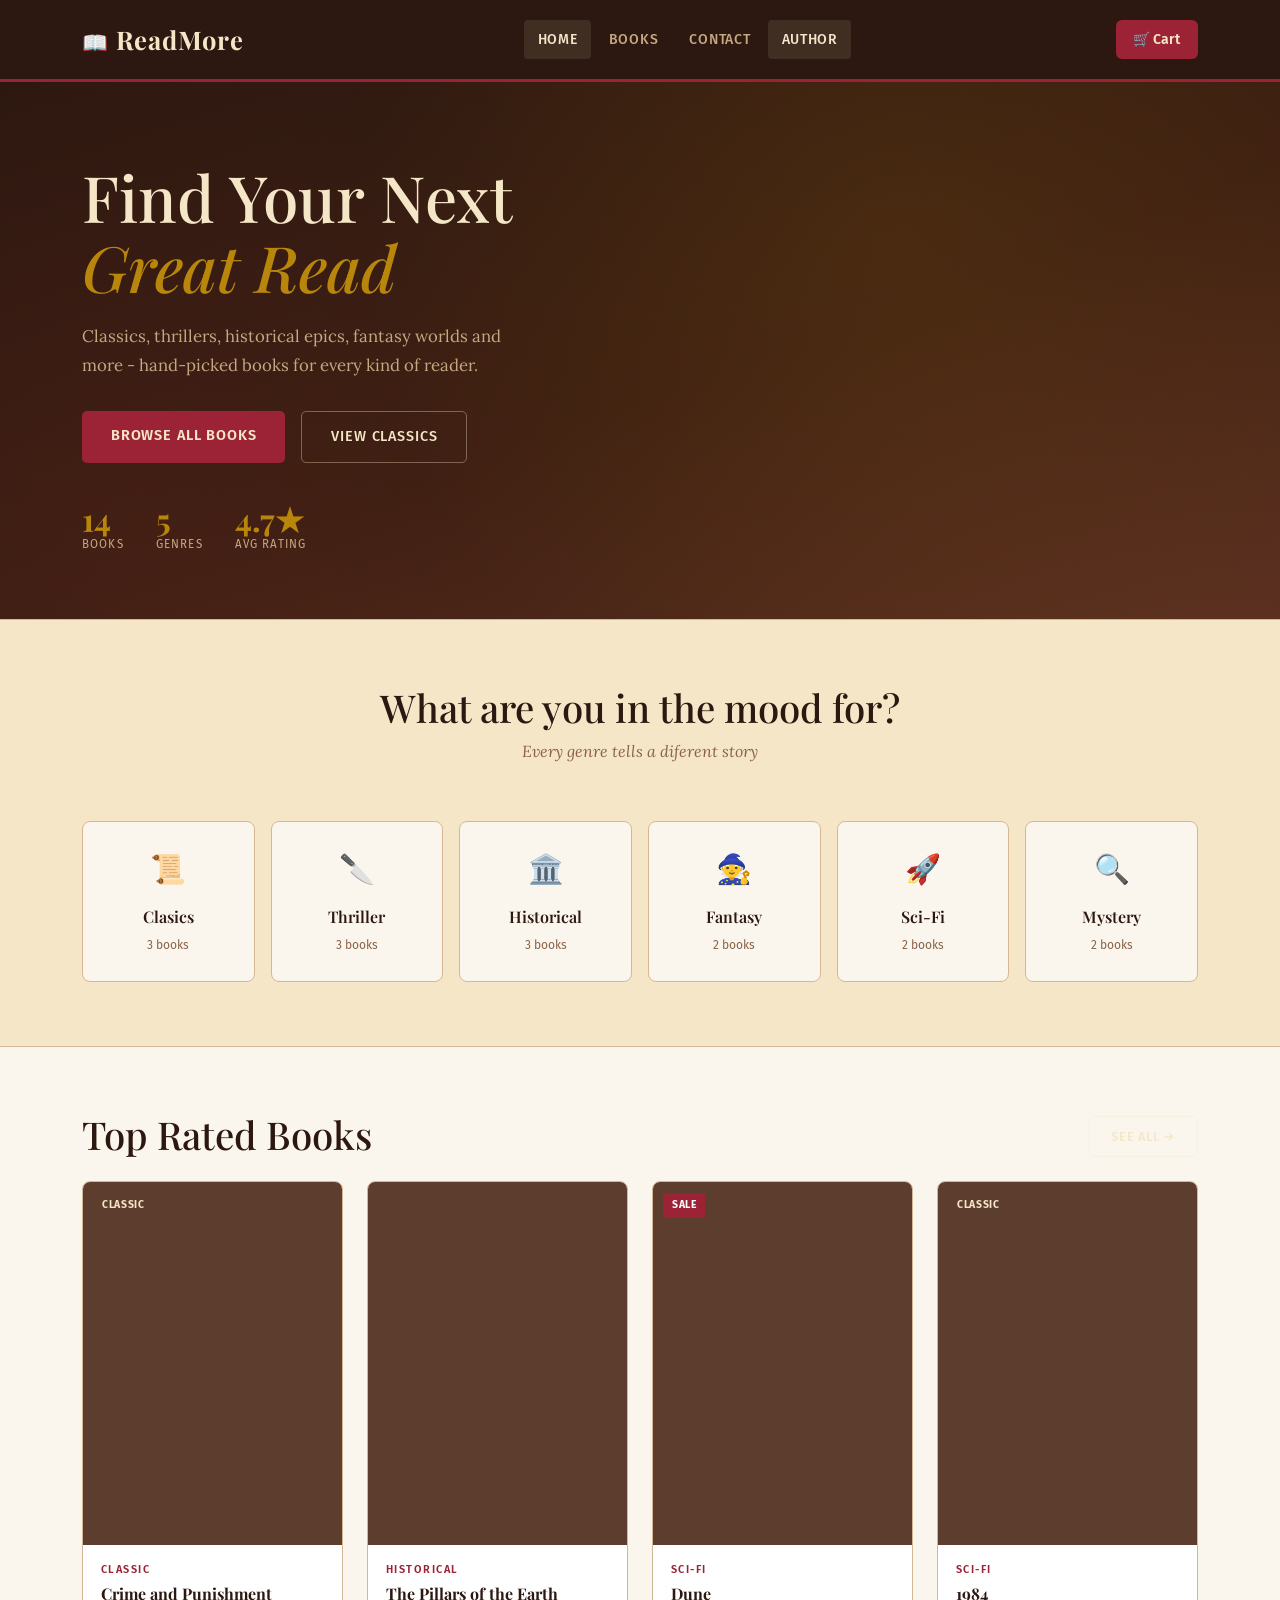
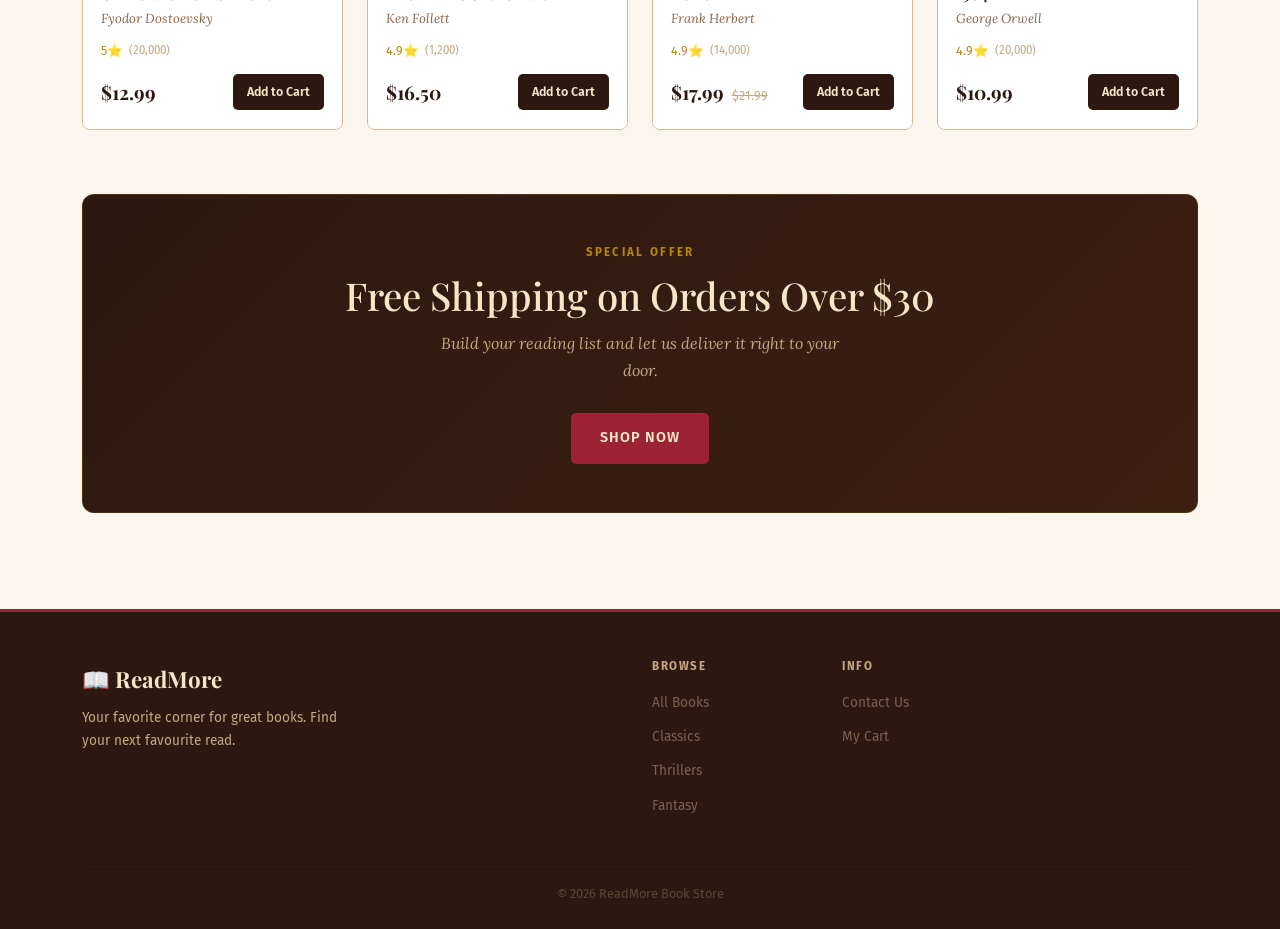
==== index.html @ d1521bdb "Add files via upload" ====
<!DOCTYPE html>
<html lang="en">
<head>
  <meta charset="UTF-8" />
  <meta name="viewport" content="width=device-width, initial-scale=1.0" />
  <title>ReadMore - Book Store</title>
  <link rel="icon" href="data:image/svg+xml,<svg xmlns='http://www.w3.org/2000/svg' viewBox='0 0 100 100'><text y='.9em' font-size='90'>📖</text></svg>" />
  <link href="https://cdn.jsdelivr.net/npm/bootstrap@5.3.0/dist/css/bootstrap.min.css" rel="stylesheet" />
  <link rel="stylesheet" href="style.css" />
</head>
<body>

<section class="hero">
  <div class="container">
    <div class="row align-items-center g-4">

      <div class="col-lg-6 hero-content">
        
        <h1>Find Your Next<br><em>Great Read</em></h1>
        <p>
          Classics, thrillers, historical epics, fantasy worlds and more -
          hand-picked books for every kind of reader.
        </p>
        <div class="d-flex gap-3 flex-wrap">
          <a href="books.html" class="btn-primary-custom">Browse All Books</a>
          <a href="books.html?genre=Classic" class="btn-secondary-custom">View Classics</a>
        </div>
        <div class="hero-stats">
          <div>
            <div class="stat-num">14</div>
            <div class="stat-label">Books</div>
          </div>
          <div>
            <div class="stat-num">5</div>
            <div class="stat-label">Genres</div>
          </div>
          <div>
            <div class="stat-num">4.7★</div>
            <div class="stat-label">Avg Rating</div>
          </div>
        </div>
      </div>

    </div>
  </div>
</section>

<section class="genres-section">
  <div class="container">
    <div class="section-header text-center">
      <h2 class="section-title">What are you in the mood for?</h2>
      <p class="section-subtitle">Every genre tells a diferent story</p>
    </div>

    <div class="row g-3 mt-3">
      <div class="col-6 col-sm-4 col-md-2">
        <a href="books.html?genre=Classic" class="genre-card">
          <div class="genre-emoji">📜</div>
          <span class="genre-name">Clasics</span>
          <span class="genre-count">3 books</span>
        </a>
      </div>
      <div class="col-6 col-sm-4 col-md-2">
        <a href="books.html?genre=Thriller" class="genre-card">
          <div class="genre-emoji">🔪</div>
          <span class="genre-name">Thriller</span>
          <span class="genre-count">3 books</span>
        </a>
      </div>
      <div class="col-6 col-sm-4 col-md-2">
        <a href="books.html?genre=Historical" class="genre-card">
          <div class="genre-emoji">🏛️</div>
          <span class="genre-name">Historical</span>
          <span class="genre-count">3 books</span>
        </a>
      </div>
      <div class="col-6 col-sm-4 col-md-2">
        <a href="books.html?genre=Fantasy" class="genre-card">
          <div class="genre-emoji">🧙</div>
          <span class="genre-name">Fantasy</span>
          <span class="genre-count">2 books</span>
        </a>
      </div>
      <div class="col-6 col-sm-4 col-md-2">
        <a href="books.html?genre=Sci-Fi" class="genre-card">
          <div class="genre-emoji">🚀</div>
          <span class="genre-name">Sci-Fi</span>
          <span class="genre-count">2 books</span>
        </a>
      </div>
      <div class="col-6 col-sm-4 col-md-2">
        <a href="books.html?genre=Mystery" class="genre-card">
          <div class="genre-emoji">🔍</div>
          <span class="genre-name">Mystery</span>
          <span class="genre-count">2 books</span>
        </a>
      </div>
    </div>
  </div>
</section>

<section class="books-section">
  <div class="container">
    <div class="d-flex justify-content-between align-items-end flex-wrap gap-3 mb-4">
      <div class="section-header mb-0">
        <h2 class="section-title mb-0">Top Rated Books</h2>
      </div>
      <a href="books.html" class="btn-secondary-custom" style="font-size:0.8rem; padding:0.55rem 1.3rem;">See All →</a>
    </div>

    <div id="featured-loading" class="loading-spinner">Loading books…</div>
    <div class="row row-cols-1 row-cols-sm-2 row-cols-md-3 row-cols-lg-4 g-4" id="featured-grid"></div>
    <div id="featured-msg"></div>
  </div>
</section>

<section style="padding: 0 0 3rem;">
  <div class="container">
    <div style="
      background: linear-gradient(135deg, var(--brown-dark), #3d1f12);
      border-radius: 12px;
      padding: 3rem;
      text-align: center;
      border: 1px solid rgba(184,134,11,0.2);
    ">
      <p style="color:var(--gold); font-size:0.72rem; letter-spacing:0.2em; text-transform:uppercase; font-weight:700; margin-bottom:0.6rem;">Special Offer</p>
      <h2 style="color:var(--parchment); font-size:clamp(1.6rem,3vw,2.5rem); margin-bottom:0.75rem;">
        Free Shipping on Orders Over $30
      </h2>
      <p style="color:var(--brown-pale); font-family:'Lora',serif; font-style:italic; margin-bottom:1.8rem; max-width:420px; margin-left:auto; margin-right:auto;">
        Build your reading list and let us deliver it right to your door.
      </p>
      <a href="books.html" class="btn-primary-custom">Shop Now</a>
    </div>
  </div>
</section>

<script src="https://cdn.jsdelivr.net/npm/bootstrap@5.3.0/dist/js/bootstrap.bundle.min.js"></script>
<script src="helpers.js"></script>
<script>
  loadNavbar('home');
  loadFooter();

  var allBooks = [];

  async function loadFeaturedBooks() {
    var loadingEl = document.getElementById('featured-loading');
    var gridEl = document.getElementById('featured-grid');
    var msgEl = document.getElementById('featured-msg');

    try {
      var response = await fetch('books.json');

      if (!response.ok) {
        throw new Error('Server responded with status ' + response.status);
      }

      var books = await response.json();
      allBooks = books;

      var top4 = books.slice().sort(function(a, b) { return b.rating - a.rating; }).slice(0, 4);

      loadingEl.style.display = 'none';
      gridEl.innerHTML = top4.map(renderBookCard).join('');

    } catch (err) {
      console.log('Failed to load featured books:', err);
      loadingEl.style.display = 'none';
      showMessage('featured-msg', 'Could not load books. Please check your connection and try again.', 'error');
    }
  }

  loadFeaturedBooks();
</script>
</body>
</html>
---- style.css ----
@import url('https://fonts.googleapis.com/css2?family=Playfair+Display:ital,wght@0,400;0,600;0,700;1,400&family=Lora:ital,wght@0,400;0,500;1,400&family=Fira+Sans:wght@300;400;500;600&display=swap');

:root {
  --parchment: #f5e6c8;
  --parchment-dark: #ede0b5;
  --cream: #faf6ee;
  --brown-dark: #2c1810;
  --brown-mid: #5c3d2e;
  --brown-light: #8b6347;
  --brown-pale: #c4a882;
  --ink: #1a1008;
  --red-accent: #9b2335;
  --green-accent: #3d6b4a;
  --gold: #b8860b;
  --border: #d4b896;
  --shadow: 0 4px 20px rgba(44,24,16,0.15);
  --shadow-hover: 0 12px 35px rgba(44,24,16,0.25);
}

* {
  margin: 0;
  padding: 0;
  box-sizing: border-box;
}

body {
  background-color: var(--cream);
  color: var(--brown-dark);
  font-family: 'Fira Sans', sans-serif;
  font-weight: 400;
  line-height: 1.7;
}

h1, h2, h3, h4, h5 {
  font-family: 'Playfair Display', serif;
}

a {
  text-decoration: none;
  color: inherit;
}

::-webkit-scrollbar { width: 7px; }
::-webkit-scrollbar-track { background: var(--parchment); }
::-webkit-scrollbar-thumb { background: var(--brown-pale); border-radius: 4px; }


.navbar {
  background-color: var(--brown-dark) !important;
  border-bottom: 3px solid var(--red-accent);
  padding: 0.8rem 0;
}

.navbar-brand {
  font-family: 'Playfair Display', serif;
  font-size: 1.6rem;
  font-weight: 700;
  color: var(--parchment) !important;
  letter-spacing: 0.03em;
}

.brand-icon {
  font-size: 1.3rem;
}

.nav-link {
  color: var(--brown-pale) !important;
  font-size: 0.875rem;
  font-weight: 500;
  letter-spacing: 0.05em;
  text-transform: uppercase;
  padding: 0.5rem 0.85rem !important;
  border-radius: 4px;
  transition: color 0.2s, background 0.2s;
}

.nav-link:hover, .nav-link.active {
  color: var(--parchment) !important;
  background: rgba(245, 230, 200, 0.1);
}

.nav-cart-btn {
  background: var(--red-accent);
  color: var(--parchment) !important;
  border-radius: 6px;
  padding: 0.45rem 1.1rem;
  font-size: 0.875rem;
  font-weight: 600;
  display: flex;
  align-items: center;
  gap: 0.5rem;
  transition: background 0.2s;
}

.nav-cart-btn:hover {
  background: #7a1c29;
  color: var(--parchment) !important;
}

.nav-cart-btn.active {
  outline: 2px solid var(--parchment);
}

.cart-badge {
  background: var(--parchment);
  color: var(--red-accent);
  border-radius: 50%;
  width: 20px;
  height: 20px;
  font-size: 0.7rem;
  font-weight: 700;
  display: inline-flex;
  align-items: center;
  justify-content: center;
}

.navbar-toggler {
  border: 1px solid var(--brown-pale) !important;
}

.navbar-toggler-icon {
  filter: invert(0.8);
}

.hero {
  background: linear-gradient(160deg, var(--brown-dark) 0%, #3d1f12 55%, #5c3020 100%);
  padding: 5rem 0 4rem;
  position: relative;
  overflow: hidden;
}

.hero::before {
  content: '';
  position: absolute;
  inset: 0;
  background-image: radial-gradient(circle at 70% 30%, rgba(184,134,11,0.12) 0%, transparent 55%),
                    radial-gradient(circle at 10% 80%, rgba(155,35,53,0.08) 0%, transparent 40%);
}

.hero-content {
  position: relative;
  z-index: 1;
}

.hero h1 {
  font-size: clamp(2.4rem, 5vw, 4.2rem);
  color: var(--parchment);
  line-height: 1.1;
  margin-bottom: 1.2rem;
}

.hero h1 em {
  font-style: italic;
  color: var(--gold);
}

.hero p {
  color: var(--brown-pale);
  font-family: 'Lora', serif;
  font-size: 1.05rem;
  max-width: 440px;
  margin-bottom: 2rem;
}

.btn-primary-custom {
  background: var(--red-accent);
  color: var(--parchment);
  border: none;
  border-radius: 5px;
  padding: 0.8rem 1.8rem;
  font-size: 0.9rem;
  font-weight: 600;
  letter-spacing: 0.06em;
  text-transform: uppercase;
  cursor: pointer;
  transition: all 0.2s;
  display: inline-block;
}

.btn-primary-custom:hover {
  background: #7a1c29;
  color: var(--parchment);
  transform: translateY(-2px);
  box-shadow: 0 6px 20px rgba(155,35,53,0.35);
}

.btn-secondary-custom {
  background: transparent;
  color: var(--parchment);
  border: 1px solid rgba(245,230,200,0.35);
  border-radius: 5px;
  padding: 0.8rem 1.8rem;
  font-size: 0.9rem;
  font-weight: 500;
  letter-spacing: 0.06em;
  text-transform: uppercase;
  cursor: pointer;
  transition: all 0.2s;
  display: inline-block;
}

.btn-secondary-custom:hover {
  background: rgba(245,230,200,0.1);
  color: var(--parchment);
  border-color: var(--parchment);
}

.hero-stats {
  margin-top: 2.5rem;
  display: flex;
  gap: 2rem;
  flex-wrap: wrap;
}

.stat-num {
  font-family: 'Playfair Display', serif;
  font-size: 2rem;
  font-weight: 700;
  color: var(--gold);
  line-height: 1;
}

.stat-label {
  font-size: 0.72rem;
  text-transform: uppercase;
  letter-spacing: 0.1em;
  color: var(--brown-pale);
}

.hero-book-img {
  border-radius: 4px 8px 8px 4px;
  box-shadow: -5px 5px 20px rgba(0,0,0,0.5), inset -3px 0 8px rgba(0,0,0,0.2);
  object-fit: cover;
  animation: floatBook 5s ease-in-out infinite;
}

.hero-book-img:nth-child(2) { animation-delay: 0.7s; }
.hero-book-img:nth-child(3) { animation-delay: 1.4s; }

@keyframes floatBook {
  0%, 100% { transform: translateY(0px); }
  50% { transform: translateY(-10px); }
}

.section-header {
  margin-bottom: 2.5rem;
}
.section-title {
  font-size: clamp(1.7rem, 3vw, 2.5rem);
  color: var(--brown-dark);
  margin-bottom: 0.5rem;
}

.section-subtitle {
  font-family: 'Lora', serif;
  font-style: italic;
  color: var(--brown-light);
  font-size: 1rem;
}

.genres-section {
  padding: 4rem 0;
  background: var(--parchment);
  border-top: 1px solid var(--border);
  border-bottom: 1px solid var(--border);
}

.genre-card {
  background: var(--cream);
  border: 1px solid var(--border);
  border-radius: 8px;
  padding: 1.5rem 1rem;
  text-align: center;
  cursor: pointer;
  transition: all 0.2s;
  display: block;
  color: var(--brown-dark);
}

.genre-card:hover {
  background: var(--brown-dark);
  color: var(--parchment);
  transform: translateY(-4px);
  box-shadow: var(--shadow-hover);
  border-color: var(--brown-dark);
}

.genre-card:hover .genre-count {
  color: var(--brown-pale);
}

.genre-emoji { font-size: 1.8rem; margin-bottom: 0.5rem; }
.genre-name { font-family: 'Playfair Display', serif; font-size: 1rem; font-weight: 600; display: block; }
.genre-count { font-size: 0.75rem; color: var(--brown-light); }

.books-section {
  padding: 4rem 0;
}

.book-card {
  background: #fff;
  border: 1px solid var(--border);
  border-radius: 8px;
  overflow: hidden;
  height: 100%;
  display: flex;
  flex-direction: column;
  transition: all 0.25s;
}

.book-card:hover {
  transform: translateY(-5px);
  box-shadow: var(--shadow-hover);
  border-color: var(--brown-light);
}

.book-cover-wrap {
  position: relative;
  overflow: hidden;
  background: var(--brown-mid);
  aspect-ratio: 3/4.2;
}

.book-cover {
  width: 100%;
  height: 100%;
  object-fit: cover;
  display: block;
  transition: transform 0.4s;
}

.book-card:hover .book-cover {
  transform: scale(1.05);
}

.cover-overlay {
  position: absolute;
  inset: 0;
  background: rgba(44,24,16,0.88);
  display: flex;
  align-items: center;
  justify-content: center;
  padding: 1.2rem;
  opacity: 0;
  transition: opacity 0.3s;
}

.book-card:hover .cover-overlay {
  opacity: 1;
}

.book-desc-preview {
  color: var(--parchment);
  font-family: 'Lora', serif;
  font-style: italic;
  font-size: 0.82rem;
  line-height: 1.6;
  text-align: center;
  margin: 0;
}

.book-badge {
  position: absolute;
  top: 0.65rem;
  left: 0.65rem;
  font-size: 0.65rem;
  font-weight: 700;
  letter-spacing: 0.06em;
  text-transform: uppercase;
  padding: 0.22rem 0.55rem;
  border-radius: 3px;
  z-index: 2;
}

.badge-sale     { background: var(--red-accent); color: #fff; }
.badge-classic  { background: var(--brown-mid); color: var(--parchment); }
.badge-best     { background: var(--green-accent); color: #fff; }
.badge-award    { background: var(--gold); color: var(--brown-dark); }
.badge-new      { background: #2e5f8a; color: #fff; }
.badge-default  { background: var(--brown-light); color: #fff; }

.book-info {
  padding: 1rem 1.1rem 1.2rem;
  flex: 1;
  display: flex;
  flex-direction: column;
  background: #fff;
}

.book-genre {
  font-size: 0.68rem;
  font-weight: 600;
  letter-spacing: 0.14em;
  text-transform: uppercase;
  color: var(--red-accent);
  margin-bottom: 0.3rem;
}

.book-title {
  font-size: 1rem;
  font-weight: 700;
  color: var(--brown-dark);
  line-height: 1.3;
  margin-bottom: 0.2rem;
}

.book-author {
  font-family: 'Lora', serif;
  font-style: italic;
  font-size: 0.82rem;
  color: var(--brown-light);
  margin-bottom: 0.6rem;
  flex: 1;
}

.book-meta {
  display: flex;
  align-items: center;
  gap: 0.4rem;
  margin-bottom: 0.8rem;
}

.stars { color: var(--gold); font-size: 0.78rem; }
.review-count { font-size: 0.72rem; color: var(--brown-pale); }

.book-footer {
  display: flex;
  align-items: center;
  justify-content: space-between;
  gap: 0.5rem;
  flex-wrap: wrap;
}

.price-wrap { display: flex; align-items: baseline; gap: 0.5rem; }
.price-now { font-family: 'Playfair Display', serif; font-size: 1.2rem; font-weight: 700; color: var(--brown-dark); }
.price-old { font-size: 0.8rem; color: var(--brown-pale); text-decoration: line-through; }

.btn-cart {
  background: var(--brown-dark);
  color: var(--parchment);
  border: none;
  border-radius: 5px;
  padding: 0.45rem 0.9rem;
  font-size: 0.78rem;
  font-weight: 600;
  cursor: pointer;
  transition: all 0.2s;
  white-space: nowrap;
}

.btn-cart:hover {
  background: var(--red-accent);
}

.btn-cart.added {
  background: var(--green-accent);
}

.btn-cart:disabled {
  cursor: default;
}

.page-banner {
  background: var(--brown-dark);
  padding: 3rem 0 2rem;
  border-bottom: 3px solid var(--red-accent);
}

.page-banner h1 {
  color: var(--parchment);
  font-size: clamp(1.8rem, 3.5vw, 3rem);
}

.page-banner p {
  color: var(--brown-pale);
  font-family: 'Lora', serif;
  font-style: italic;
}

.filter-panel {
  background: var(--parchment);
  border: 1px solid var(--border);
  border-radius: 8px;
  padding: 1.1rem 1.4rem;
  margin-bottom: 1.5rem;
  display: flex;
  flex-wrap: wrap;
  gap: 0.9rem;
  align-items: center;
}

.filter-panel .form-control,
.filter-panel .form-select {
  background: #fff;
  border: 1px solid var(--border);
  color: var(--brown-dark);
  border-radius: 5px;
  font-size: 0.875rem;
  padding: 0.48rem 0.85rem;
  font-family: 'Fira Sans', sans-serif;
}

.filter-panel .form-control:focus,
.filter-panel .form-select:focus {
  border-color: var(--brown-mid);
  box-shadow: 0 0 0 3px rgba(92,61,46,0.12);
  outline: none;
  background: #fff;
  color: var(--brown-dark);
}

.filter-panel .form-control::placeholder { color: var(--brown-pale); }

.results-info {
  font-size: 0.85rem;
  color: var(--brown-light);
  margin-bottom: 1.2rem;
}

.results-info strong { color: var(--brown-dark); }

.btn-reset {
  background: none;
  border: 1px solid var(--border);
  color: var(--brown-light);
  border-radius: 5px;
  padding: 0.48rem 0.9rem;
  font-size: 0.8rem;
  cursor: pointer;
  transition: all 0.2s;
}

.btn-reset:hover {
  border-color: var(--red-accent);
  color: var(--red-accent);
}

.load-more-wrap {
  text-align: center;
  padding: 2rem 0 1rem;
}

.btn-load-more {
  background: transparent;
  border: 2px solid var(--brown-mid);
  color: var(--brown-mid);
  border-radius: 5px;
  padding: 0.75rem 2.2rem;
  font-size: 0.9rem;
  font-weight: 600;
  letter-spacing: 0.05em;
  cursor: pointer;
  transition: all 0.2s;
}

.btn-load-more:hover {
  background: var(--brown-dark);
  border-color: var(--brown-dark);
  color: var(--parchment);
}

.btn-load-more:disabled {
  opacity: 0.45;
  cursor: default;
}

.loading-spinner {
  text-align: center;
  padding: 3rem;
  color: var(--brown-light);
  font-family: 'Lora', serif;
  font-style: italic;
  font-size: 1.05rem;
}

.loading-spinner::before {
  content: '📖 ';
}

.no-results-msg {
  text-align: center;
  padding: 4rem 1rem;
  color: var(--brown-light);
}

.no-results-msg h3 {
  color: var(--brown-dark);
  margin-bottom: 0.5rem;
}

.cart-empty-state {
  text-align: center;
  padding: 5rem 1rem;
}

.cart-empty-state .empty-icon { font-size: 3.5rem; opacity: 0.3; margin-bottom: 1rem; }
.cart-empty-state h2 { font-size: 1.8rem; color: var(--brown-dark); margin-bottom: 0.5rem; }
.cart-empty-state p { color: var(--brown-light); margin-bottom: 1.5rem; }

.cart-item-row {
  background: #fff;
  border: 1px solid var(--border);
  border-radius: 8px;
  padding: 1.1rem;
  margin-bottom: 0.9rem;
  display: flex;
  align-items: center;
  gap: 1rem;
  transition: border-color 0.2s;
}

.cart-item-row:hover { border-color: var(--brown-light); }

.cart-item-cover {
  width: 70px;
  height: 95px;
  object-fit: cover;
  border-radius: 3px 6px 6px 3px;
  flex-shrink: 0;
  box-shadow: -2px 2px 8px rgba(0,0,0,0.2);
}

.cart-item-details { flex: 1; }
.cart-item-title { font-weight: 700; color: var(--brown-dark); margin-bottom: 0.15rem; font-size: 0.95rem; }
.cart-item-author { font-family: 'Lora', serif; font-style: italic; font-size: 0.8rem; color: var(--brown-light); margin-bottom: 0.35rem; }
.cart-item-price { font-family: 'Playfair Display', serif; font-size: 1.1rem; color: var(--red-accent); }

.qty-controls {
  display: flex;
  align-items: center;
  gap: 0.5rem;
}

.qty-btn {
  width: 30px;
  height: 30px;
  background: var(--parchment);
  border: 1px solid var(--border);
  border-radius: 4px;
  display: flex;
  align-items: center;
  justify-content: center;
  cursor: pointer;
  font-size: 1rem;
  transition: all 0.15s;
  user-select: none;
}

.qty-btn:hover { border-color: var(--brown-mid); color: var(--brown-mid); }

.qty-number { font-weight: 600; min-width: 22px; text-align: center; }

.btn-remove {
  background: none;
  border: none;
  color: var(--brown-pale);
  cursor: pointer;
  font-size: 1rem;
  padding: 0.25rem;
  transition: color 0.2s;
}

.btn-remove:hover { color: var(--red-accent); }

.order-summary-box {
  background: var(--parchment);
  border: 1px solid var(--border);
  border-radius: 8px;
  padding: 1.5rem;
  position: sticky;
  top: 90px;
}

.order-summary-box h3 {
  font-size: 1.3rem;
  border-bottom: 1px solid var(--border);
  padding-bottom: 0.8rem;
  margin-bottom: 1.2rem;
  color: var(--brown-dark);
}

.summary-line {
  display: flex;
  justify-content: space-between;
  font-size: 0.88rem;
  color: var(--brown-light);
  margin-bottom: 0.6rem;
}

.summary-line.total {
  border-top: 1px solid var(--border);
  padding-top: 0.8rem;
  margin-top: 0.3rem;
  font-weight: 600;
  color: var(--brown-dark);
  font-size: 1rem;
}

.summary-line.total .total-amount {
  font-family: 'Playfair Display', serif;
  font-size: 1.5rem;
  color: var(--red-accent);
}

.btn-checkout-now {
  width: 100%;
  background: var(--red-accent);
  color: var(--parchment);
  border: none;
  border-radius: 6px;
  padding: 0.85rem;
  font-weight: 700;
  font-size: 0.9rem;
  letter-spacing: 0.06em;
  text-transform: uppercase;
  cursor: pointer;
  transition: all 0.2s;
  margin-top: 1.2rem;
}

.btn-checkout-now:hover {
  background: #7a1c29;
  transform: translateY(-1px);
}

.continue-link {
  display: block;
  text-align: center;
  margin-top: 0.75rem;
  font-size: 0.85rem;
  color: var(--brown-light);
  cursor: pointer;
  transition: color 0.2s;
}

.continue-link:hover { color: var(--red-accent); }

.contact-section {
  padding: 4rem 0;
}

.contact-info-card {
  background: var(--brown-dark);
  border-radius: 10px;
  padding: 2rem 1.5rem;
  color: var(--parchment);
  height: 100%;
}

.contact-info-card h3 {
  color: var(--parchment);
  margin-bottom: 1rem;
  font-size: 1.5rem;
}

.contact-info-item {
  display: flex;
  gap: 0.9rem;
  margin-bottom: 1.3rem;
  align-items: flex-start;
}

.contact-icon { font-size: 1.3rem; }

.contact-label {
  font-size: 0.72rem;
  text-transform: uppercase;
  letter-spacing: 0.12em;
  color: var(--brown-pale);
  margin-bottom: 0.1rem;
}

.contact-value {
  font-size: 0.9rem;
  color: var(--parchment);
}

.contact-form-card {
  background: #fff;
  border: 1px solid var(--border);
  border-radius: 10px;
  padding: 2rem;
}

.contact-form-card h3 {
  font-size: 1.5rem;
  color: var(--brown-dark);
  margin-bottom: 1.5rem;
}

.form-group {
  margin-bottom: 1.1rem;
}

.form-group label {
  display: block;
  font-size: 0.82rem;
  font-weight: 600;
  color: var(--brown-mid);
  margin-bottom: 0.35rem;
  text-transform: uppercase;
  letter-spacing: 0.06em;
}

.form-group label .required {
  color: var(--red-accent);
  margin-left: 2px;
}

.form-group .form-control {
  width: 100%;
  background: var(--cream);
  border: 1px solid var(--border);
  border-radius: 5px;
  color: var(--brown-dark);
  font-size: 0.9rem;
  padding: 0.6rem 0.9rem;
  font-family: 'Fira Sans', sans-serif;
  transition: border-color 0.2s, box-shadow 0.2s;
}

.form-group .form-control:focus {
  border-color: var(--brown-mid);
  box-shadow: 0 0 0 3px rgba(92,61,46,0.1);
  outline: none;
  background: #fff;
}

.form-group .form-control.is-invalid {
  border-color: var(--red-accent);
  box-shadow: 0 0 0 2px rgba(155,35,53,0.1);
}

.field-error {
  font-size: 0.78rem;
  color: var(--red-accent);
  margin-top: 0.3rem;
  display: block;
}

.btn-submit-form {
  background: var(--red-accent);
  color: #fff;
  border: none;
  border-radius: 5px;
  padding: 0.75rem 2rem;
  font-size: 0.9rem;
  font-weight: 600;
  cursor: pointer;
  transition: all 0.2s;
}

.btn-submit-form:hover {
  background: #7a1c29;
  transform: translateY(-1px);
}

.btn-submit-form:disabled {
  opacity: 0.6;
  cursor: default;
  transform: none;
}

.inline-msg {
  border-radius: 6px;
  padding: 0.85rem 1.1rem;
  font-size: 0.875rem;
  margin-bottom: 1rem;
}

.inline-msg-success {
  background: #eaf4ec;
  border: 1px solid #7ac491;
  color: #2a5c36;
}

.inline-msg-error {
  background: #fdf0f1;
  border: 1px solid #e48a92;
  color: #7a1c29;
}

.inline-msg-info {
  background: #edf4fb;
  border: 1px solid #8ab5d9;
  color: #1e4060;
}

#toast-area {
  position: fixed;
  bottom: 1.5rem;
  right: 1.5rem;
  z-index: 9999;
  display: flex;
  flex-direction: column;
  gap: 0.6rem;
}

.toast-popup {
  background: var(--brown-dark);
  color: var(--parchment);
  border-radius: 7px;
  padding: 0.75rem 1.1rem;
  font-size: 0.855rem;
  min-width: 240px;
  max-width: 320px;
  display: flex;
  align-items: center;
  gap: 0.6rem;
  box-shadow: 0 6px 24px rgba(0,0,0,0.3);
  transition: opacity 0.3s, transform 0.3s;
  animation: slideInToast 0.3s ease;
  border-left: 3px solid var(--green-accent);
}

.toast-popup.toast-error {
  border-left-color: var(--red-accent);
}

.toast-popup.toast-info {
  border-left-color: #2e5f8a;
}

.toast-icon { font-size: 1rem; }

@keyframes slideInToast {
  from { transform: translateX(80px); opacity: 0; }
  to   { transform: translateX(0);   opacity: 1; }
}

footer {
  background: var(--brown-dark);
  border-top: 3px solid var(--red-accent);
  padding: 3rem 0 1.5rem;
  margin-top: 3rem;
}

.footer-brand {
  font-family: 'Playfair Display', serif;
  font-size: 1.4rem;
  font-weight: 700;
  color: var(--parchment);
  margin-bottom: 0.5rem;
}

.footer-desc {
  font-size: 0.85rem;
  color: var(--brown-pale);
  max-width: 280px;
}

.footer-heading {
  font-size: 0.72rem;
  font-weight: 700;
  text-transform: uppercase;
  letter-spacing: 0.14em;
  color: var(--brown-pale);
  margin-bottom: 0.9rem;
}

.footer-links {
  list-style: none;
  padding: 0;
  display: flex;
  flex-direction: column;
  gap: 0.45rem;
}

.footer-links a {
  font-size: 0.85rem;
  color: #7a6050;
  transition: color 0.15s;
}

.footer-links a:hover { color: var(--parchment); }

.footer-divider {
  border-color: rgba(255,255,255,0.08);
  margin: 2rem 0 1rem;
}

.footer-copy {
  text-align: center;
  font-size: 0.8rem;
  color: #5a4535;
  margin: 0;
}
.author-section {
      padding: 5rem 0;
    }

    .author-photo-wrap {
      position: relative;
      display: inline-block;
    }

    .author-photo-wrap::before {
      content: '';
      position: absolute;
      top: -12px;
      left: -12px;
      right: -12px;
      bottom: -12px;
      border-radius: 50%;
      border: 2px solid rgba(155, 35, 53, 0.25);
    }

    .author-photo {
      width: 220px;
      height: 220px;
      border-radius: 50%;
      object-fit: cover;
      border: 4px solid var(--border);
      box-shadow: 0 10px 35px rgba(44, 24, 16, 0.2);
      display: block;
    }

    .author-name {
      font-size: clamp(2rem, 4vw, 3rem);
      color: var(--brown-dark);
      margin-bottom: 0.3rem;
    }

    .author-role {
      font-size: 0.8rem;
      font-weight: 600;
      letter-spacing: 0.18em;
      text-transform: uppercase;
      color: var(--red-accent);
      margin-bottom: 1.2rem;
    }

    .author-bio {
      font-family: 'Lora', serif;
      font-size: 1.05rem;
      color: var(--brown-mid);
      line-height: 1.85;
      max-width: 520px;
    }

    .info-card {
      background: var(--parchment);
      border: 1px solid var(--border);
      border-radius: 8px;
      padding: 1.4rem 1.2rem;
      text-align: center;
      height: 100%;
    }

    .info-card-icon {
      font-size: 1.8rem;
      margin-bottom: 0.6rem;
    }

    .info-card-label {
      font-size: 0.7rem;
      font-weight: 700;
      text-transform: uppercase;
      letter-spacing: 0.14em;
      color: var(--brown-pale);
      margin-bottom: 0.3rem;
    }

    .info-card-value {
      font-family: 'Playfair Display', serif;
      font-size: 0.95rem;
      color: var(--brown-dark);
      font-weight: 600;
    }

    .author-quote {
      background: var(--brown-dark);
      border-radius: 10px;
      padding: 2.5rem;
      
      margin-top: 3rem;
    }
    .author-quote p {
      font-family: 'Lora', serif;
      font-style: italic;
      font-size: 1.1rem;
      color: var(--parchment);
      line-height: 1.8;
      margin: 0;
    }

    .author-quote cite {
      display: block;
      font-family: 'Fira Sans', sans-serif;
      font-style: normal;
      font-size: 0.8rem;
      color: var(--brown-pale);
      margin-top: 1rem;
      letter-spacing: 0.08em;
    }

@media (max-width: 768px) {
  .hero { padding: 3rem 0 2.5rem; }
  .hero-stats { gap: 1.2rem; }
  .filter-panel { gap: 0.6rem; }
  .cart-item-row { flex-wrap: wrap; }
  #toast-area { left: 1rem; right: 1rem; }
  .toast-popup { min-width: unset; }
  .order-summary-box { position: static; }
}
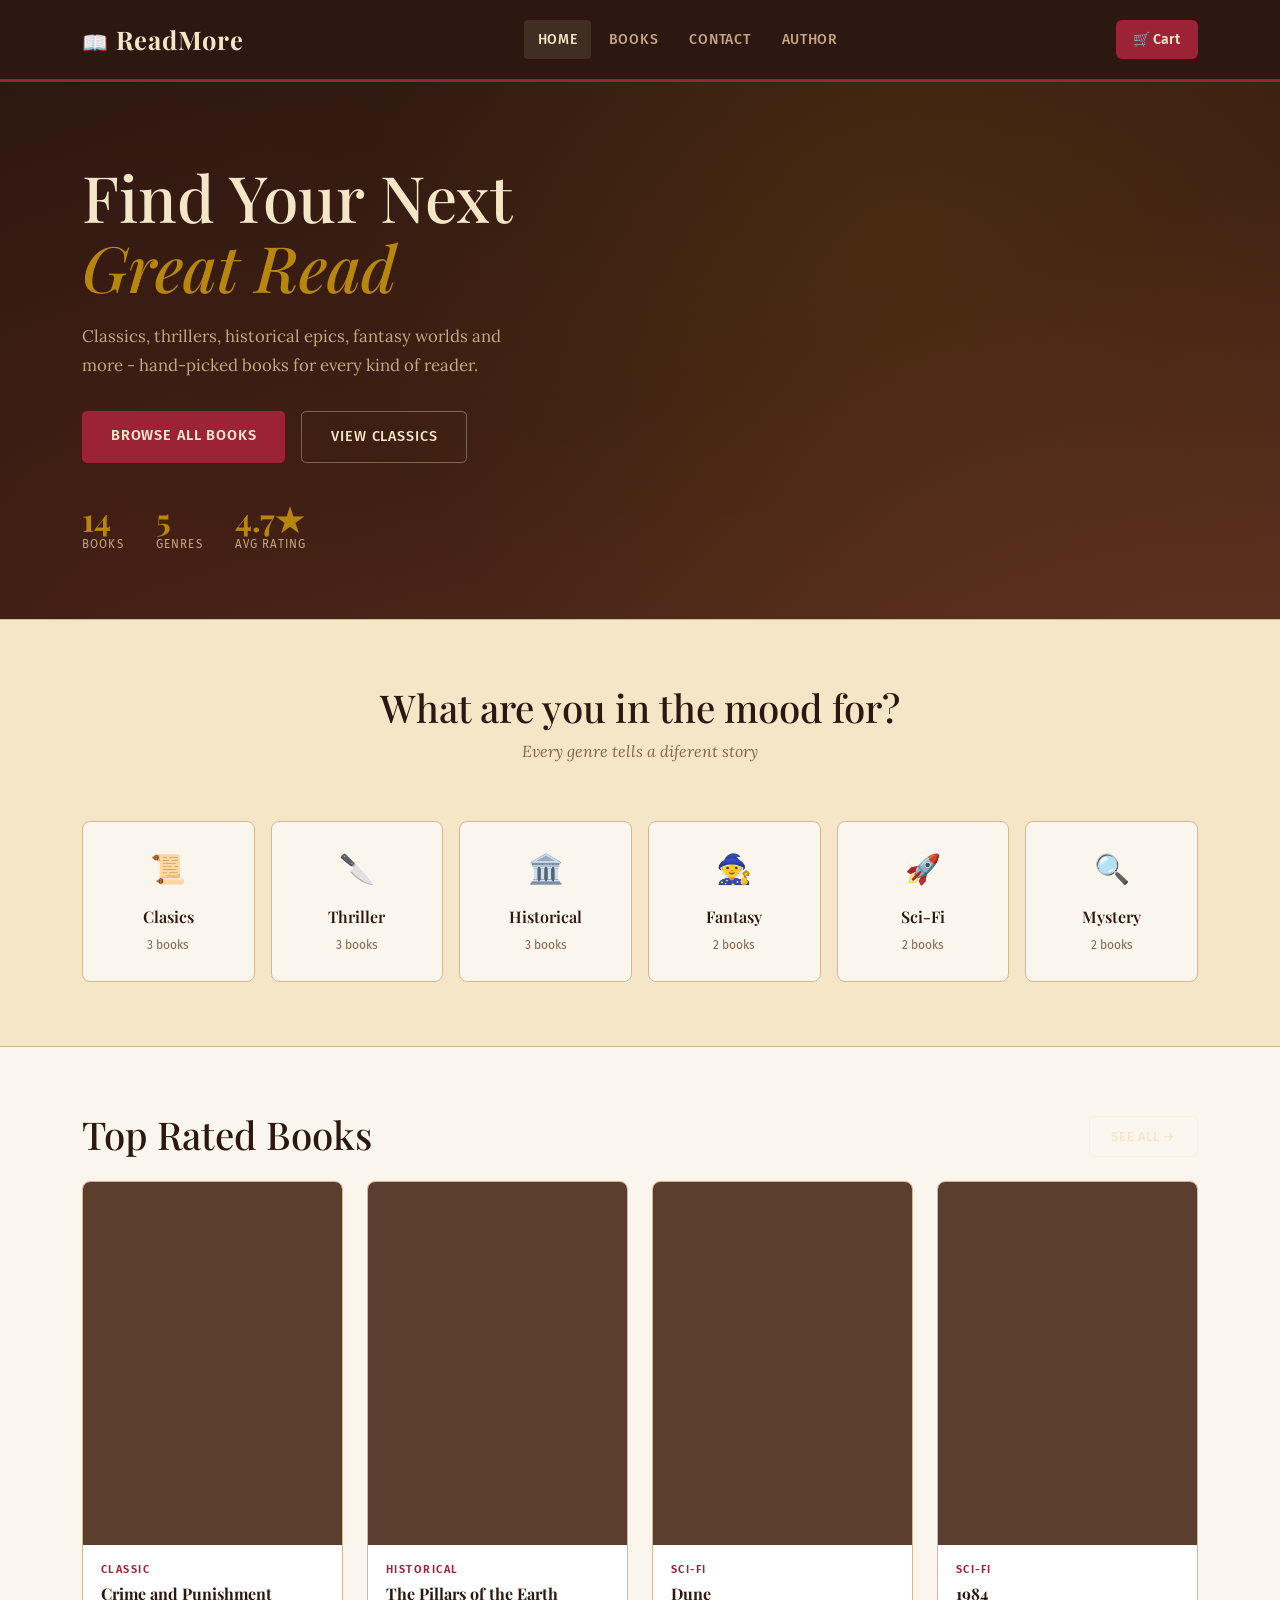
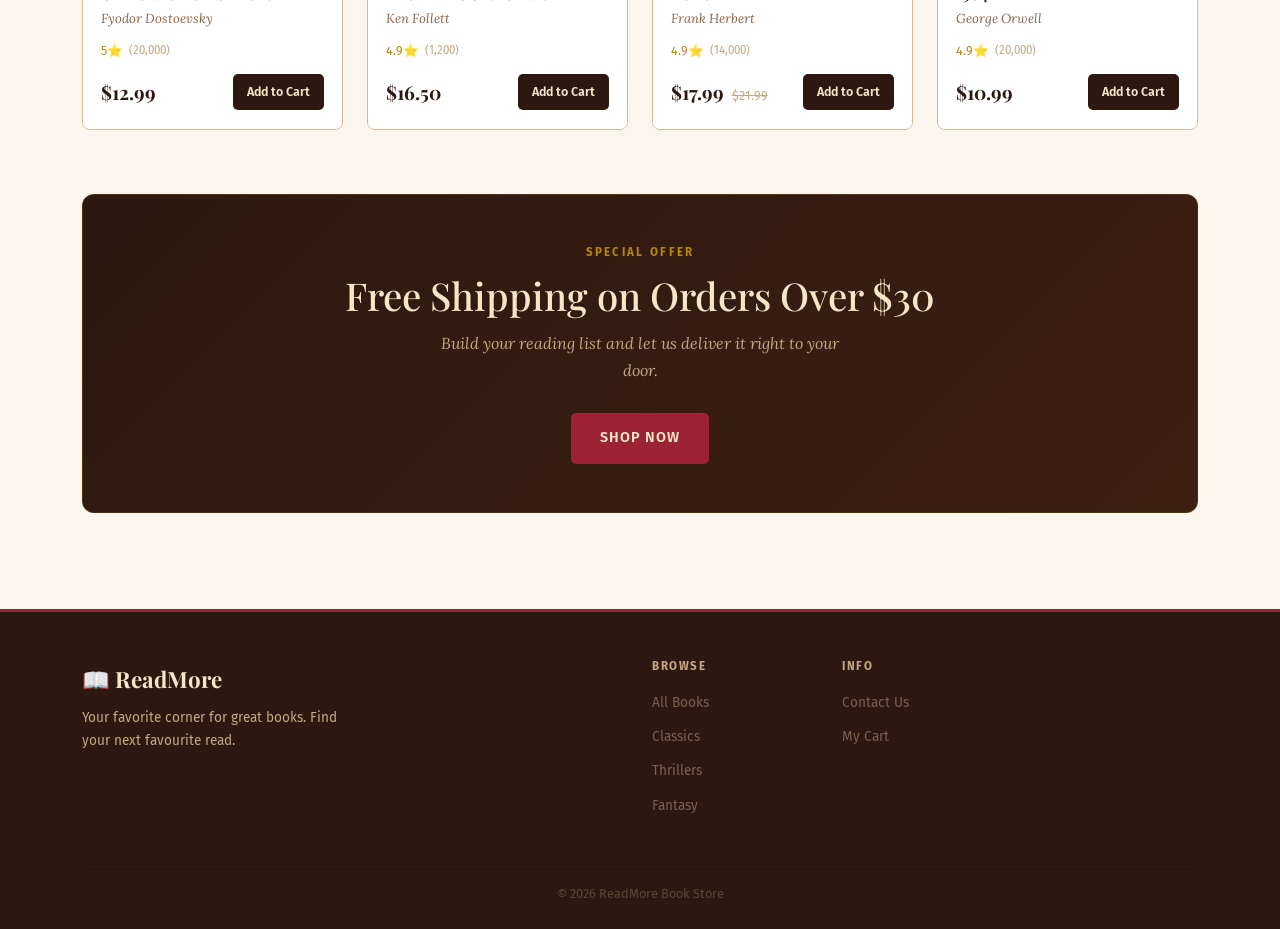
==== commit 60a2c083: "Add files via upload" ====
--- a/index.html
+++ b/index.html
@@ -136,7 +136,7 @@
 </section>
 
 <script src="https://cdn.jsdelivr.net/npm/bootstrap@5.3.0/dist/js/bootstrap.bundle.min.js"></script>
-<script src="helpers.js"></script>
+<script src="skript.js"></script>
 <script>
   loadNavbar('home');
   loadFooter();
--- a/style.css
+++ b/style.css
@@ -333,51 +333,10 @@
   transform: scale(1.05);
 }
 
-.cover-overlay {
-  position: absolute;
-  inset: 0;
-  background: rgba(44,24,16,0.88);
-  display: flex;
-  align-items: center;
-  justify-content: center;
-  padding: 1.2rem;
-  opacity: 0;
-  transition: opacity 0.3s;
-}
-
-.book-card:hover .cover-overlay {
+.book-card:hover {
   opacity: 1;
 }
 
-.book-desc-preview {
-  color: var(--parchment);
-  font-family: 'Lora', serif;
-  font-style: italic;
-  font-size: 0.82rem;
-  line-height: 1.6;
-  text-align: center;
-  margin: 0;
-}
-
-.book-badge {
-  position: absolute;
-  top: 0.65rem;
-  left: 0.65rem;
-  font-size: 0.65rem;
-  font-weight: 700;
-  letter-spacing: 0.06em;
-  text-transform: uppercase;
-  padding: 0.22rem 0.55rem;
-  border-radius: 3px;
-  z-index: 2;
-}
-
-.badge-sale     { background: var(--red-accent); color: #fff; }
-.badge-classic  { background: var(--brown-mid); color: var(--parchment); }
-.badge-best     { background: var(--green-accent); color: #fff; }
-.badge-award    { background: var(--gold); color: var(--brown-dark); }
-.badge-new      { background: #2e5f8a; color: #fff; }
-.badge-default  { background: var(--brown-light); color: #fff; }
 
 .book-info {
   padding: 1rem 1.1rem 1.2rem;
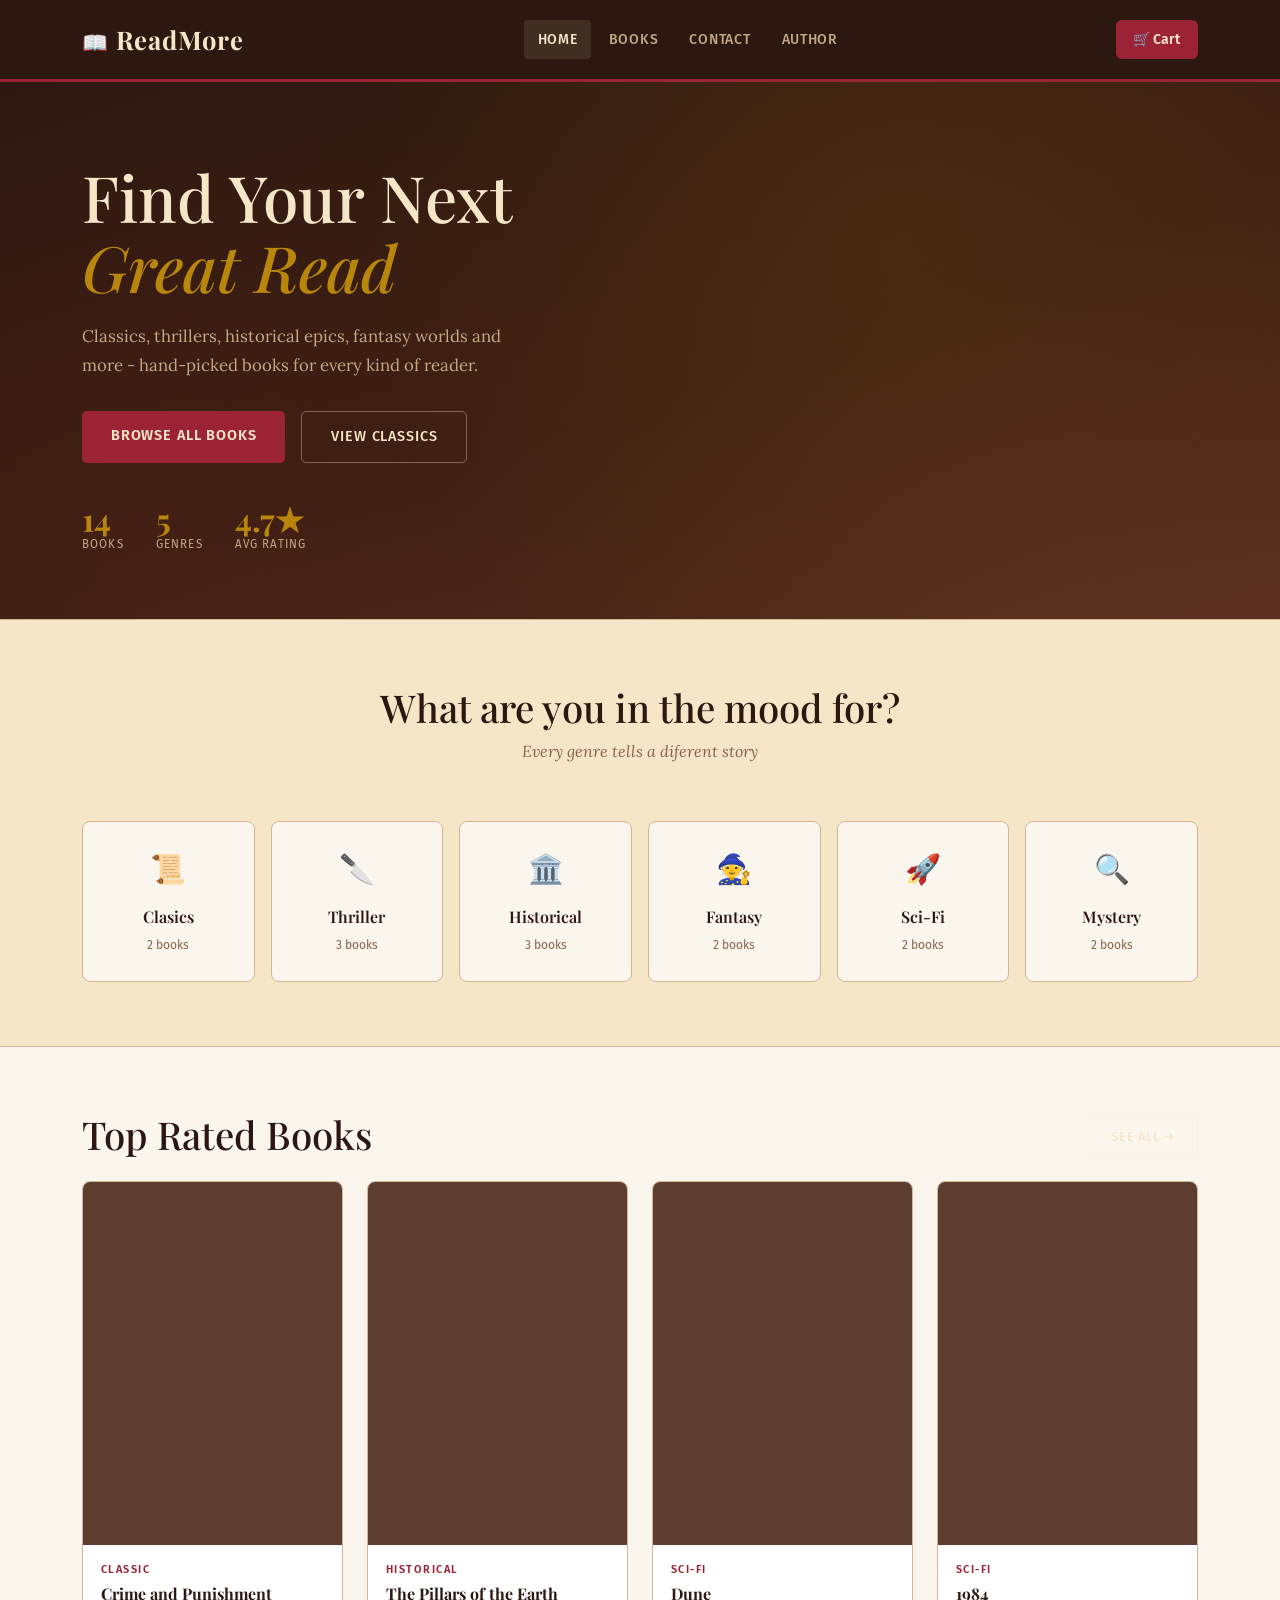
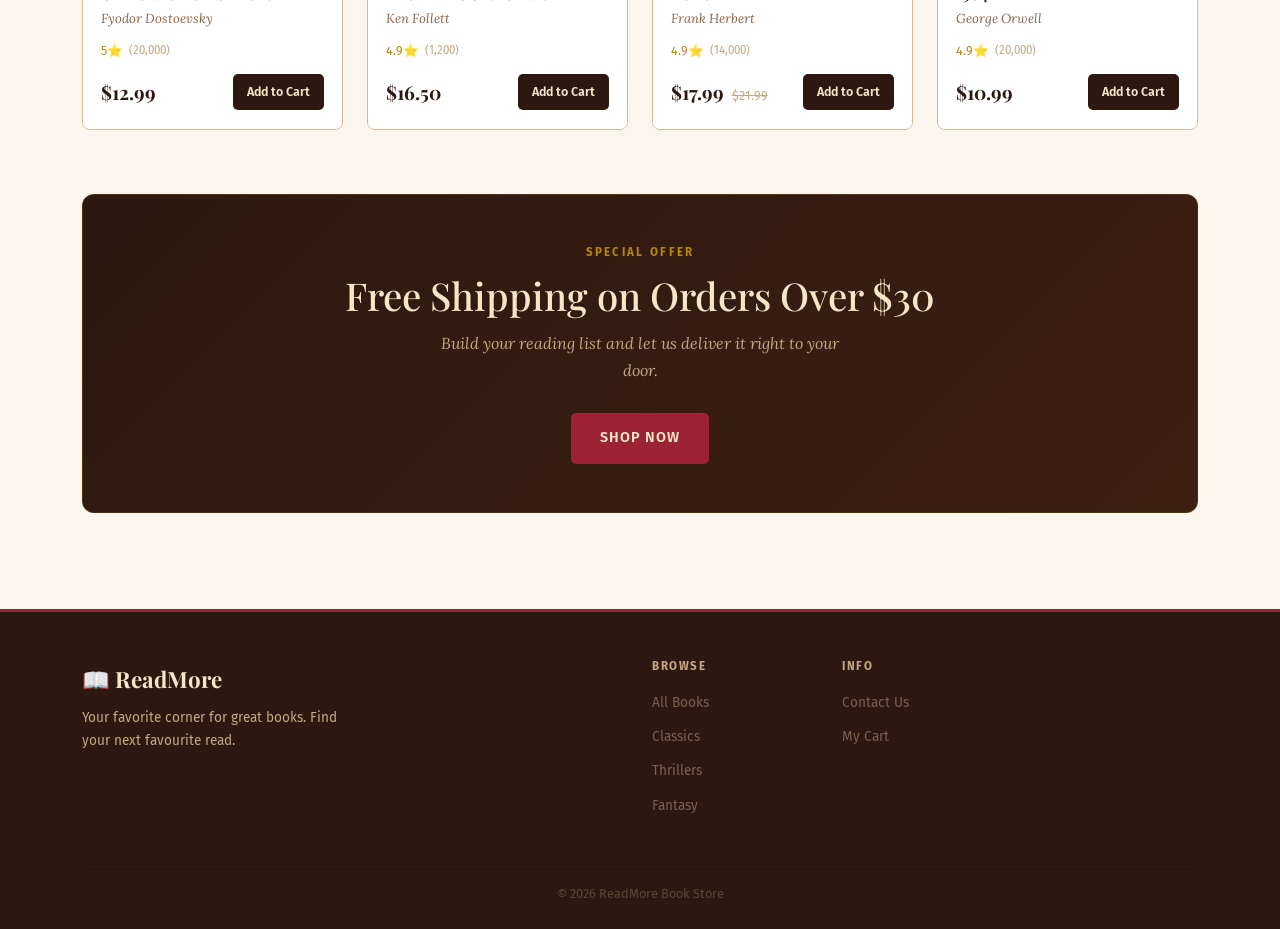
==== commit 1972a5cb: "Add files via upload" ====
--- a/index.html
+++ b/index.html
@@ -57,7 +57,7 @@
         <a href="books.html?genre=Classic" class="genre-card">
           <div class="genre-emoji">📜</div>
           <span class="genre-name">Clasics</span>
-          <span class="genre-count">3 books</span>
+          <span class="genre-count">2 books</span>
         </a>
       </div>
       <div class="col-6 col-sm-4 col-md-2">
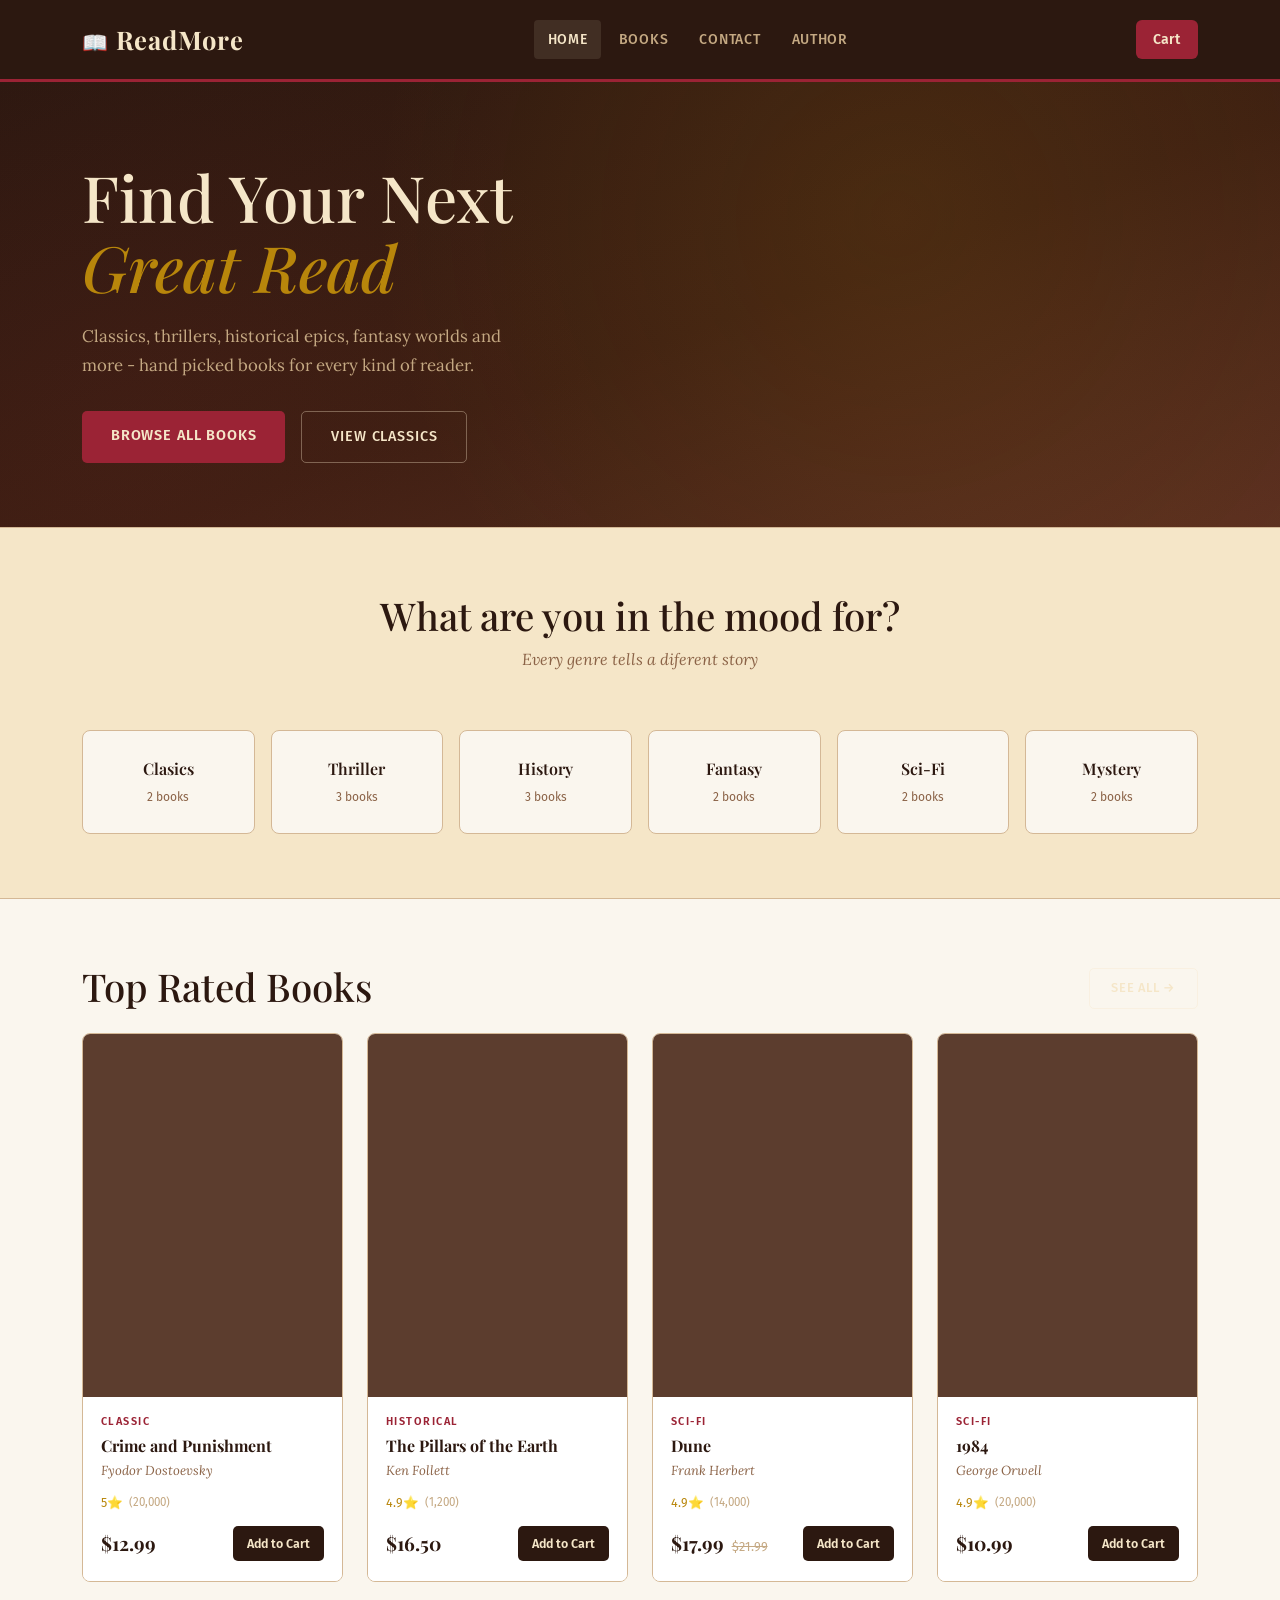
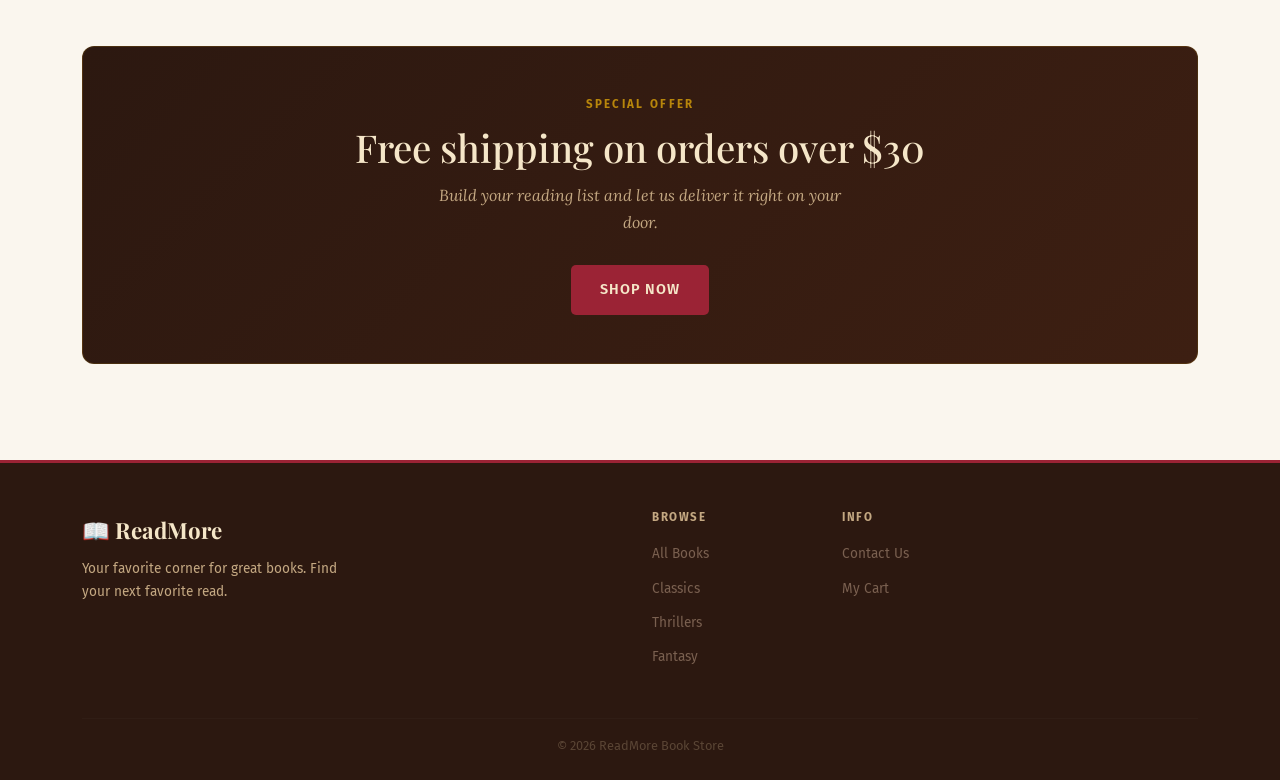
==== commit d1ea4b5e: "Add files via upload" ====
--- a/index.html
+++ b/index.html
@@ -3,7 +3,16 @@
 <head>
   <meta charset="UTF-8" />
   <meta name="viewport" content="width=device-width, initial-scale=1.0" />
-  <title>ReadMore - Book Store</title>
+  <title>Home - Readmore</title>
+  <meta name="description" content="ReadMore is an online bookstore where you can discover classics, thrillers, fantasy and more. Browse top rated books and find your next great read.">
+  <meta name="keywords" content="books, online bookstore, readmore, classic books, fantasy books, thriller books, mystery books, science fiction books">
+  <meta name="author" content="Filip Terzic">
+
+  <meta property="og:title" content="Home - ReadMore">
+  <meta property="og:description" content="Discover your next favorite book. Browse classics, thrillers, fantasy and more at ReadMore bookstore.">
+  <meta property="og:type" content="website">
+  <meta property="og:url" content="https://filipterzic6423.github.io/WP2/index.html">
+
   <link rel="icon" href="data:image/svg+xml,<svg xmlns='http://www.w3.org/2000/svg' viewBox='0 0 100 100'><text y='.9em' font-size='90'>📖</text></svg>" />
   <link href="https://cdn.jsdelivr.net/npm/bootstrap@5.3.0/dist/css/bootstrap.min.css" rel="stylesheet" />
   <link rel="stylesheet" href="style.css" />
@@ -19,25 +28,11 @@
         <h1>Find Your Next<br><em>Great Read</em></h1>
         <p>
           Classics, thrillers, historical epics, fantasy worlds and more -
-          hand-picked books for every kind of reader.
+          hand picked books for every kind of reader.
         </p>
         <div class="d-flex gap-3 flex-wrap">
           <a href="books.html" class="btn-primary-custom">Browse All Books</a>
           <a href="books.html?genre=Classic" class="btn-secondary-custom">View Classics</a>
-        </div>
-        <div class="hero-stats">
-          <div>
-            <div class="stat-num">14</div>
-            <div class="stat-label">Books</div>
-          </div>
-          <div>
-            <div class="stat-num">5</div>
-            <div class="stat-label">Genres</div>
-          </div>
-          <div>
-            <div class="stat-num">4.7★</div>
-            <div class="stat-label">Avg Rating</div>
-          </div>
         </div>
       </div>
 
@@ -55,42 +50,38 @@
     <div class="row g-3 mt-3">
       <div class="col-6 col-sm-4 col-md-2">
         <a href="books.html?genre=Classic" class="genre-card">
-          <div class="genre-emoji">📜</div>
+          <div class="genre-emoji"></div>
           <span class="genre-name">Clasics</span>
           <span class="genre-count">2 books</span>
         </a>
       </div>
       <div class="col-6 col-sm-4 col-md-2">
         <a href="books.html?genre=Thriller" class="genre-card">
-          <div class="genre-emoji">🔪</div>
+          <div class="genre-emoji"></div>
           <span class="genre-name">Thriller</span>
           <span class="genre-count">3 books</span>
         </a>
       </div>
       <div class="col-6 col-sm-4 col-md-2">
         <a href="books.html?genre=Historical" class="genre-card">
-          <div class="genre-emoji">🏛️</div>
-          <span class="genre-name">Historical</span>
+          <span class="genre-name">History</span>
           <span class="genre-count">3 books</span>
         </a>
       </div>
       <div class="col-6 col-sm-4 col-md-2">
         <a href="books.html?genre=Fantasy" class="genre-card">
-          <div class="genre-emoji">🧙</div>
           <span class="genre-name">Fantasy</span>
           <span class="genre-count">2 books</span>
         </a>
       </div>
       <div class="col-6 col-sm-4 col-md-2">
         <a href="books.html?genre=Sci-Fi" class="genre-card">
-          <div class="genre-emoji">🚀</div>
           <span class="genre-name">Sci-Fi</span>
           <span class="genre-count">2 books</span>
         </a>
       </div>
       <div class="col-6 col-sm-4 col-md-2">
         <a href="books.html?genre=Mystery" class="genre-card">
-          <div class="genre-emoji">🔍</div>
           <span class="genre-name">Mystery</span>
           <span class="genre-count">2 books</span>
         </a>
@@ -124,11 +115,11 @@
       border: 1px solid rgba(184,134,11,0.2);
     ">
       <p style="color:var(--gold); font-size:0.72rem; letter-spacing:0.2em; text-transform:uppercase; font-weight:700; margin-bottom:0.6rem;">Special Offer</p>
-      <h2 style="color:var(--parchment); font-size:clamp(1.6rem,3vw,2.5rem); margin-bottom:0.75rem;">
-        Free Shipping on Orders Over $30
+      <h2 style="color:var(--pale); font-size:clamp(1.6rem,3vw,2.5rem); margin-bottom:0.75rem;">
+        Free shipping on orders over $30
       </h2>
       <p style="color:var(--brown-pale); font-family:'Lora',serif; font-style:italic; margin-bottom:1.8rem; max-width:420px; margin-left:auto; margin-right:auto;">
-        Build your reading list and let us deliver it right to your door.
+        Build your reading list and let us deliver it right on your door.
       </p>
       <a href="books.html" class="btn-primary-custom">Shop Now</a>
     </div>
--- a/style.css
+++ b/style.css
@@ -1,11 +1,10 @@
 @import url('https://fonts.googleapis.com/css2?family=Playfair+Display:ital,wght@0,400;0,600;0,700;1,400&family=Lora:ital,wght@0,400;0,500;1,400&family=Fira+Sans:wght@300;400;500;600&display=swap');
 
 :root {
-  --parchment: #f5e6c8;
-  --parchment-dark: #ede0b5;
+  --pale: #f5e6c8;
   --cream: #faf6ee;
   --brown-dark: #2c1810;
-  --brown-mid: #5c3d2e;
+  --brown-lol: #5c3d2e;
   --brown-light: #8b6347;
   --brown-pale: #c4a882;
   --ink: #1a1008;
@@ -13,8 +12,6 @@
   --green-accent: #3d6b4a;
   --gold: #b8860b;
   --border: #d4b896;
-  --shadow: 0 4px 20px rgba(44,24,16,0.15);
-  --shadow-hover: 0 12px 35px rgba(44,24,16,0.25);
 }
 
 * {
@@ -41,7 +38,7 @@
 }
 
 ::-webkit-scrollbar { width: 7px; }
-::-webkit-scrollbar-track { background: var(--parchment); }
+::-webkit-scrollbar-track { background: var(--pale); }
 ::-webkit-scrollbar-thumb { background: var(--brown-pale); border-radius: 4px; }
 
 
@@ -55,7 +52,7 @@
   font-family: 'Playfair Display', serif;
   font-size: 1.6rem;
   font-weight: 700;
-  color: var(--parchment) !important;
+  color: var(--pale) !important;
   letter-spacing: 0.03em;
 }
 
@@ -75,13 +72,13 @@
 }
 
 .nav-link:hover, .nav-link.active {
-  color: var(--parchment) !important;
+  color: var(--pale) !important;
   background: rgba(245, 230, 200, 0.1);
 }
 
 .nav-cart-btn {
   background: var(--red-accent);
-  color: var(--parchment) !important;
+  color: var(--pale) !important;
   border-radius: 6px;
   padding: 0.45rem 1.1rem;
   font-size: 0.875rem;
@@ -94,15 +91,15 @@
 
 .nav-cart-btn:hover {
   background: #7a1c29;
-  color: var(--parchment) !important;
+  color: var(--pale) !important;
 }
 
 .nav-cart-btn.active {
-  outline: 2px solid var(--parchment);
+  outline: 2px solid var(--pale);
 }
 
 .cart-badge {
-  background: var(--parchment);
+  background: var(--pale);
   color: var(--red-accent);
   border-radius: 50%;
   width: 20px;
@@ -144,7 +141,7 @@
 
 .hero h1 {
   font-size: clamp(2.4rem, 5vw, 4.2rem);
-  color: var(--parchment);
+  color: var(--pale);
   line-height: 1.1;
   margin-bottom: 1.2rem;
 }
@@ -164,7 +161,7 @@
 
 .btn-primary-custom {
   background: var(--red-accent);
-  color: var(--parchment);
+  color: var(--pale);
   border: none;
   border-radius: 5px;
   padding: 0.8rem 1.8rem;
@@ -179,14 +176,14 @@
 
 .btn-primary-custom:hover {
   background: #7a1c29;
-  color: var(--parchment);
+  color: var(--pale);
   transform: translateY(-2px);
   box-shadow: 0 6px 20px rgba(155,35,53,0.35);
 }
 
 .btn-secondary-custom {
   background: transparent;
-  color: var(--parchment);
+  color: var(--pale);
   border: 1px solid rgba(245,230,200,0.35);
   border-radius: 5px;
   padding: 0.8rem 1.8rem;
@@ -201,31 +198,11 @@
 
 .btn-secondary-custom:hover {
   background: rgba(245,230,200,0.1);
-  color: var(--parchment);
-  border-color: var(--parchment);
-}
-
-.hero-stats {
-  margin-top: 2.5rem;
-  display: flex;
-  gap: 2rem;
-  flex-wrap: wrap;
-}
-
-.stat-num {
-  font-family: 'Playfair Display', serif;
-  font-size: 2rem;
-  font-weight: 700;
-  color: var(--gold);
-  line-height: 1;
-}
-
-.stat-label {
-  font-size: 0.72rem;
-  text-transform: uppercase;
-  letter-spacing: 0.1em;
-  color: var(--brown-pale);
-}
+  color: var(--pale);
+  border-color: var(--pale);
+}
+
+
 
 .hero-book-img {
   border-radius: 4px 8px 8px 4px;
@@ -249,6 +226,7 @@
   font-size: clamp(1.7rem, 3vw, 2.5rem);
   color: var(--brown-dark);
   margin-bottom: 0.5rem;
+  text-align: center;
 }
 
 .section-subtitle {
@@ -260,7 +238,7 @@
 
 .genres-section {
   padding: 4rem 0;
-  background: var(--parchment);
+  background: var(--pale);
   border-top: 1px solid var(--border);
   border-bottom: 1px solid var(--border);
 }
@@ -279,9 +257,9 @@
 
 .genre-card:hover {
   background: var(--brown-dark);
-  color: var(--parchment);
+  color: var(--pale);
   transform: translateY(-4px);
-  box-shadow: var(--shadow-hover);
+  box-shadow: 0 12px 35px rgba(44,24,16,0.25);
   border-color: var(--brown-dark);
 }
 
@@ -289,9 +267,12 @@
   color: var(--brown-pale);
 }
 
-.genre-emoji { font-size: 1.8rem; margin-bottom: 0.5rem; }
-.genre-name { font-family: 'Playfair Display', serif; font-size: 1rem; font-weight: 600; display: block; }
-.genre-count { font-size: 0.75rem; color: var(--brown-light); }
+.genre-name { 
+  font-family: 'Playfair Display', serif; font-size: 1rem; font-weight: 600; display: block; 
+}
+.genre-count { 
+  font-size: 0.75rem; color: var(--brown-light); 
+}
 
 .books-section {
   padding: 4rem 0;
@@ -310,14 +291,14 @@
 
 .book-card:hover {
   transform: translateY(-5px);
-  box-shadow: var(--shadow-hover);
+  box-shadow: 0 12px 35px rgba(0,0,0,0.2);
   border-color: var(--brown-light);
 }
 
 .book-cover-wrap {
   position: relative;
   overflow: hidden;
-  background: var(--brown-mid);
+  background: var(--brown-lol);
   aspect-ratio: 3/4.2;
 }
 
@@ -396,7 +377,7 @@
 
 .btn-cart {
   background: var(--brown-dark);
-  color: var(--parchment);
+  color: var(--pale);
   border: none;
   border-radius: 5px;
   padding: 0.45rem 0.9rem;
@@ -426,7 +407,7 @@
 }
 
 .page-banner h1 {
-  color: var(--parchment);
+  color: var(--pale);
   font-size: clamp(1.8rem, 3.5vw, 3rem);
 }
 
@@ -437,7 +418,7 @@
 }
 
 .filter-panel {
-  background: var(--parchment);
+  background: var(--pale);
   border: 1px solid var(--border);
   border-radius: 8px;
   padding: 1.1rem 1.4rem;
@@ -461,7 +442,7 @@
 
 .filter-panel .form-control:focus,
 .filter-panel .form-select:focus {
-  border-color: var(--brown-mid);
+  border-color: var(--brown-lol);
   box-shadow: 0 0 0 3px rgba(92,61,46,0.12);
   outline: none;
   background: #fff;
@@ -470,13 +451,7 @@
 
 .filter-panel .form-control::placeholder { color: var(--brown-pale); }
 
-.results-info {
-  font-size: 0.85rem;
-  color: var(--brown-light);
-  margin-bottom: 1.2rem;
-}
-
-.results-info strong { color: var(--brown-dark); }
+
 
 .btn-reset {
   background: none;
@@ -501,8 +476,8 @@
 
 .btn-load-more {
   background: transparent;
-  border: 2px solid var(--brown-mid);
-  color: var(--brown-mid);
+  border: 2px solid var(--brown-lol);
+  color: var(--brown-lol);
   border-radius: 5px;
   padding: 0.75rem 2.2rem;
   font-size: 0.9rem;
@@ -515,7 +490,7 @@
 .btn-load-more:hover {
   background: var(--brown-dark);
   border-color: var(--brown-dark);
-  color: var(--parchment);
+  color: var(--pale);
 }
 
 .btn-load-more:disabled {
@@ -532,10 +507,6 @@
   font-size: 1.05rem;
 }
 
-.loading-spinner::before {
-  content: '📖 ';
-}
-
 .no-results-msg {
   text-align: center;
   padding: 4rem 1rem;
@@ -552,9 +523,14 @@
   padding: 5rem 1rem;
 }
 
-.cart-empty-state .empty-icon { font-size: 3.5rem; opacity: 0.3; margin-bottom: 1rem; }
-.cart-empty-state h2 { font-size: 1.8rem; color: var(--brown-dark); margin-bottom: 0.5rem; }
-.cart-empty-state p { color: var(--brown-light); margin-bottom: 1.5rem; }
+.cart-empty-state h2 { 
+  font-size: 1.8rem; color: var(--brown-dark); 
+  margin-bottom: 0.5rem; 
+}
+.cart-empty-state p { 
+  color: var(--brown-light); 
+  margin-bottom: 1.5rem; 
+}
 
 .cart-item-row {
   background: #fff;
@@ -568,7 +544,10 @@
   transition: border-color 0.2s;
 }
 
-.cart-item-row:hover { border-color: var(--brown-light); }
+.cart-item-row:hover { 
+  border-color: var(--brown-light); 
+}
+
 
 .cart-item-cover {
   width: 70px;
@@ -580,9 +559,20 @@
 }
 
 .cart-item-details { flex: 1; }
-.cart-item-title { font-weight: 700; color: var(--brown-dark); margin-bottom: 0.15rem; font-size: 0.95rem; }
-.cart-item-author { font-family: 'Lora', serif; font-style: italic; font-size: 0.8rem; color: var(--brown-light); margin-bottom: 0.35rem; }
-.cart-item-price { font-family: 'Playfair Display', serif; font-size: 1.1rem; color: var(--red-accent); }
+.cart-item-title { 
+  font-weight: 700; 
+  color: var(--brown-dark); 
+  margin-bottom: 0.15rem; 
+  font-size: 0.95rem; }
+.cart-item-author { 
+  font-family: 'Lora', serif; 
+  font-style: italic; 
+  font-size: 0.8rem; color: var(--brown-light); 
+  margin-bottom: 0.35rem; 
+}
+.cart-item-price { 
+  font-family: 'Playfair Display', serif; font-size: 1.1rem; color: var(--red-accent); 
+}
 
 .qty-controls {
   display: flex;
@@ -593,7 +583,7 @@
 .qty-btn {
   width: 30px;
   height: 30px;
-  background: var(--parchment);
+  background: var(--pale);
   border: 1px solid var(--border);
   border-radius: 4px;
   display: flex;
@@ -605,7 +595,7 @@
   user-select: none;
 }
 
-.qty-btn:hover { border-color: var(--brown-mid); color: var(--brown-mid); }
+.qty-btn:hover { border-color: var(--brown-lol); color: var(--brown-lol); }
 
 .qty-number { font-weight: 600; min-width: 22px; text-align: center; }
 
@@ -622,7 +612,7 @@
 .btn-remove:hover { color: var(--red-accent); }
 
 .order-summary-box {
-  background: var(--parchment);
+  background: var(--pale);
   border: 1px solid var(--border);
   border-radius: 8px;
   padding: 1.5rem;
@@ -664,7 +654,7 @@
 .btn-checkout-now {
   width: 100%;
   background: var(--red-accent);
-  color: var(--parchment);
+  color: var(--pale);
   border: none;
   border-radius: 6px;
   padding: 0.85rem;
@@ -702,12 +692,12 @@
   background: var(--brown-dark);
   border-radius: 10px;
   padding: 2rem 1.5rem;
-  color: var(--parchment);
+  color: var(--pale);
   height: 100%;
 }
 
 .contact-info-card h3 {
-  color: var(--parchment);
+  color: var(--pale);
   margin-bottom: 1rem;
   font-size: 1.5rem;
 }
@@ -719,7 +709,6 @@
   align-items: flex-start;
 }
 
-.contact-icon { font-size: 1.3rem; }
 
 .contact-label {
   font-size: 0.72rem;
@@ -731,7 +720,7 @@
 
 .contact-value {
   font-size: 0.9rem;
-  color: var(--parchment);
+  color: var(--pale);
 }
 
 .contact-form-card {
@@ -755,7 +744,7 @@
   display: block;
   font-size: 0.82rem;
   font-weight: 600;
-  color: var(--brown-mid);
+  color: var(--brown-lol);
   margin-bottom: 0.35rem;
   text-transform: uppercase;
   letter-spacing: 0.06em;
@@ -779,7 +768,7 @@
 }
 
 .form-group .form-control:focus {
-  border-color: var(--brown-mid);
+  border-color: var(--brown-lol);
   box-shadow: 0 0 0 3px rgba(92,61,46,0.1);
   outline: none;
   background: #fff;
@@ -857,7 +846,7 @@
 
 .toast-popup {
   background: var(--brown-dark);
-  color: var(--parchment);
+  color: var(--pale);
   border-radius: 7px;
   padding: 0.75rem 1.1rem;
   font-size: 0.855rem;
@@ -869,7 +858,6 @@
   box-shadow: 0 6px 24px rgba(0,0,0,0.3);
   transition: opacity 0.3s, transform 0.3s;
   animation: slideInToast 0.3s ease;
-  border-left: 3px solid var(--green-accent);
 }
 
 .toast-popup.toast-error {
@@ -898,7 +886,7 @@
   font-family: 'Playfair Display', serif;
   font-size: 1.4rem;
   font-weight: 700;
-  color: var(--parchment);
+  color: var(--pale);
   margin-bottom: 0.5rem;
 }
 
@@ -931,7 +919,9 @@
   transition: color 0.15s;
 }
 
-.footer-links a:hover { color: var(--parchment); }
+.footer-links a:hover { 
+  color: var(--pale); 
+}
 
 .footer-divider {
   border-color: rgba(255,255,255,0.08);
@@ -953,16 +943,7 @@
       display: inline-block;
     }
 
-    .author-photo-wrap::before {
-      content: '';
-      position: absolute;
-      top: -12px;
-      left: -12px;
-      right: -12px;
-      bottom: -12px;
-      border-radius: 50%;
-      border: 2px solid rgba(155, 35, 53, 0.25);
-    }
+   
 
     .author-photo {
       width: 220px;
@@ -980,25 +961,18 @@
       margin-bottom: 0.3rem;
     }
 
-    .author-role {
-      font-size: 0.8rem;
-      font-weight: 600;
-      letter-spacing: 0.18em;
-      text-transform: uppercase;
-      color: var(--red-accent);
-      margin-bottom: 1.2rem;
-    }
+
 
     .author-bio {
       font-family: 'Lora', serif;
       font-size: 1.05rem;
-      color: var(--brown-mid);
+      color: var(--brown-lol);
       line-height: 1.85;
       max-width: 520px;
     }
 
     .info-card {
-      background: var(--parchment);
+      background: var(--pale);
       border: 1px solid var(--border);
       border-radius: 8px;
       padding: 1.4rem 1.2rem;
@@ -1006,10 +980,7 @@
       height: 100%;
     }
 
-    .info-card-icon {
-      font-size: 1.8rem;
-      margin-bottom: 0.6rem;
-    }
+   
 
     .info-card-label {
       font-size: 0.7rem;
@@ -1038,7 +1009,7 @@
       font-family: 'Lora', serif;
       font-style: italic;
       font-size: 1.1rem;
-      color: var(--parchment);
+      color: var(--pale);
       line-height: 1.8;
       margin: 0;
     }
@@ -1055,7 +1026,6 @@
 
 @media (max-width: 768px) {
   .hero { padding: 3rem 0 2.5rem; }
-  .hero-stats { gap: 1.2rem; }
   .filter-panel { gap: 0.6rem; }
   .cart-item-row { flex-wrap: wrap; }
   #toast-area { left: 1rem; right: 1rem; }
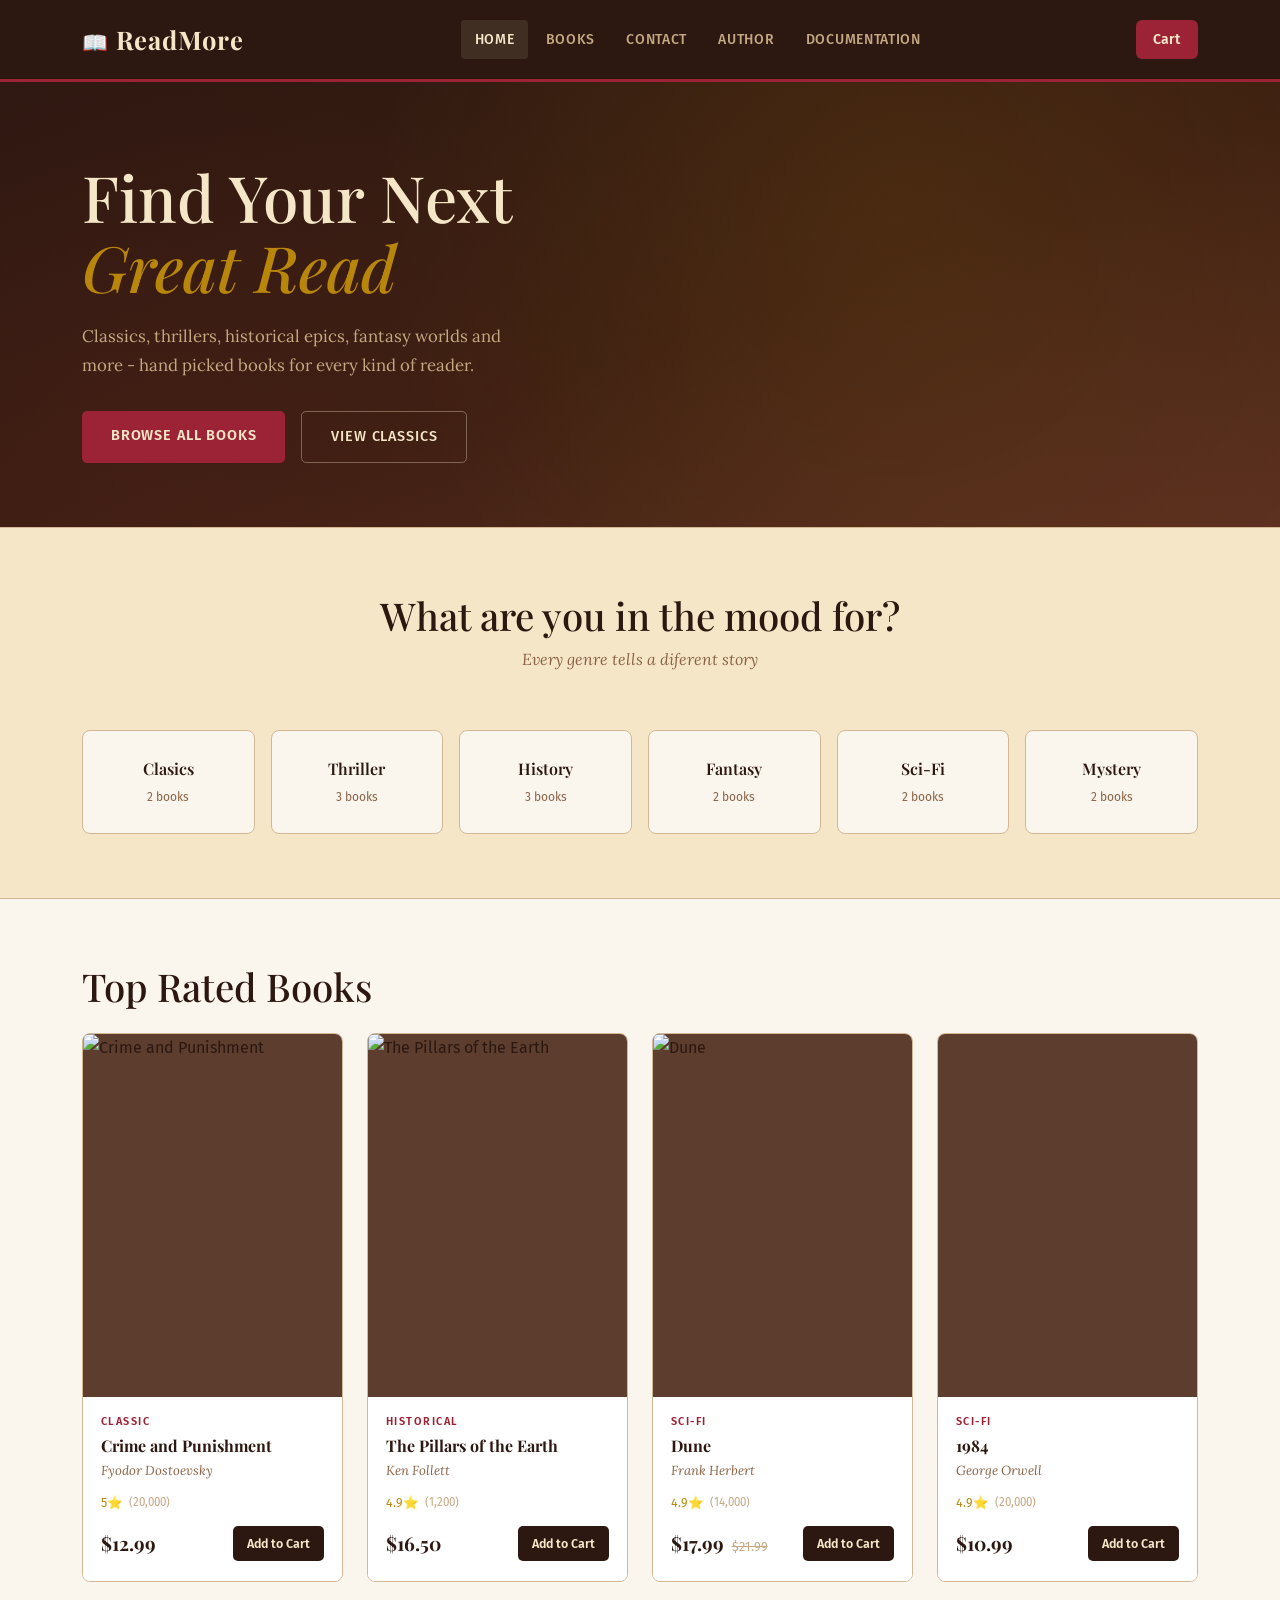
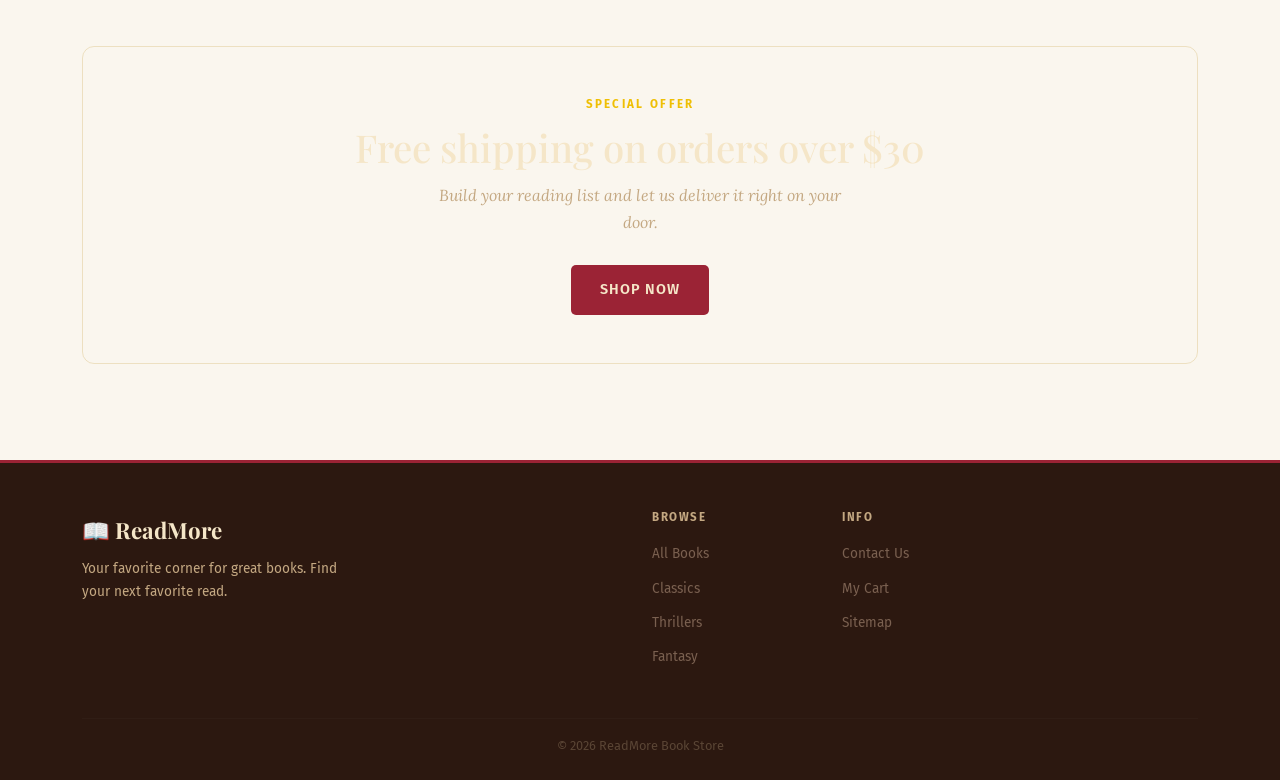
==== commit 3f764498: "Add files via upload" ====
--- a/index.html
+++ b/index.html
@@ -4,10 +4,11 @@
   <meta charset="UTF-8" />
   <meta name="viewport" content="width=device-width, initial-scale=1.0" />
   <title>Home - Readmore</title>
-  <meta name="description" content="ReadMore is an online bookstore where you can discover classics, thrillers, fantasy and more. Browse top rated books and find your next great read.">
-  <meta name="keywords" content="books, online bookstore, readmore, classic books, fantasy books, thriller books, mystery books, science fiction books">
+  <meta name="description" content="ReadMore is an online bookstore where you can discover classics, thrillers, fantasy and more.
+     Browse top rated books and find your next great read.">
+  <meta name="keywords" content="books, online bookstore, readmore, classic books, fantasy books, thriller books, mystery books, 
+  science fiction books">
   <meta name="author" content="Filip Terzic">
-
   <meta property="og:title" content="Home - ReadMore">
   <meta property="og:description" content="Discover your next favorite book. Browse classics, thrillers, fantasy and more at ReadMore bookstore.">
   <meta property="og:type" content="website">
@@ -25,11 +26,8 @@
 
       <div class="col-lg-6 hero-content">
         
-        <h1>Find Your Next<br><em>Great Read</em></h1>
-        <p>
-          Classics, thrillers, historical epics, fantasy worlds and more -
-          hand picked books for every kind of reader.
-        </p>
+        <h1>Find Your Next<br/><em>Great Read</em></h1>
+        <p>Classics, thrillers, historical epics, fantasy worlds and more - hand picked books for every kind of reader.</p>
         <div class="d-flex gap-3 flex-wrap">
           <a href="books.html" class="btn-primary-custom">Browse All Books</a>
           <a href="books.html?genre=Classic" class="btn-secondary-custom">View Classics</a>
@@ -96,7 +94,6 @@
       <div class="section-header mb-0">
         <h2 class="section-title mb-0">Top Rated Books</h2>
       </div>
-      <a href="books.html" class="btn-secondary-custom" style="font-size:0.8rem; padding:0.55rem 1.3rem;">See All →</a>
     </div>
 
     <div id="featured-loading" class="loading-spinner">Loading books…</div>
@@ -107,20 +104,11 @@
 
 <section style="padding: 0 0 3rem;">
   <div class="container">
-    <div style="
-      background: linear-gradient(135deg, var(--brown-dark), #3d1f12);
-      border-radius: 12px;
-      padding: 3rem;
-      text-align: center;
-      border: 1px solid rgba(184,134,11,0.2);
-    ">
-      <p style="color:var(--gold); font-size:0.72rem; letter-spacing:0.2em; text-transform:uppercase; font-weight:700; margin-bottom:0.6rem;">Special Offer</p>
-      <h2 style="color:var(--pale); font-size:clamp(1.6rem,3vw,2.5rem); margin-bottom:0.75rem;">
-        Free shipping on orders over $30
-      </h2>
-      <p style="color:var(--brown-pale); font-family:'Lora',serif; font-style:italic; margin-bottom:1.8rem; max-width:420px; margin-left:auto; margin-right:auto;">
-        Build your reading list and let us deliver it right on your door.
-      </p>
+    <div style="background: linear-gradient(#3d1f12); border-radius: 12px; padding: 3rem; text-align: center; border: 1px solid rgba(184,134,11,0.2);">
+      <p style="color:#EFBF04; font-size:0.72rem; letter-spacing:0.2em; text-transform:uppercase; font-weight:700; margin-bottom:0.6rem;">Special Offer</p>
+      <h2 style="color:#f5e6c8; font-size:clamp(1.6rem,3vw,2.5rem); margin-bottom:0.75rem;">Free shipping on orders over $30</h2>
+      <p style="color:#c4a882; font-family:'Lora',serif; font-style:italic; margin-bottom:1.8rem; max-width:420px; margin-left:auto; margin-right:auto;">
+        Build your reading list and let us deliver it right on your door.</p>
       <a href="books.html" class="btn-primary-custom">Shop Now</a>
     </div>
   </div>
@@ -157,7 +145,7 @@
     } catch (err) {
       console.log('Failed to load featured books:', err);
       loadingEl.style.display = 'none';
-      showMessage('featured-msg', 'Could not load books. Please check your connection and try again.', 'error');
+      showMessage('featured-msg', 'Could not load books', 'error');
     }
   }
 
--- a/style.css
+++ b/style.css
@@ -1,28 +1,13 @@
 @import url('https://fonts.googleapis.com/css2?family=Playfair+Display:ital,wght@0,400;0,600;0,700;1,400&family=Lora:ital,wght@0,400;0,500;1,400&family=Fira+Sans:wght@300;400;500;600&display=swap');
-
-:root {
-  --pale: #f5e6c8;
-  --cream: #faf6ee;
-  --brown-dark: #2c1810;
-  --brown-lol: #5c3d2e;
-  --brown-light: #8b6347;
-  --brown-pale: #c4a882;
-  --ink: #1a1008;
-  --red-accent: #9b2335;
-  --green-accent: #3d6b4a;
-  --gold: #b8860b;
-  --border: #d4b896;
-}
 
 * {
   margin: 0;
   padding: 0;
   box-sizing: border-box;
 }
-
 body {
-  background-color: var(--cream);
-  color: var(--brown-dark);
+  background-color: #faf6ee;
+  color: #2c1810;
   font-family: 'Fira Sans', sans-serif;
   font-weight: 400;
   line-height: 1.7;
@@ -37,14 +22,9 @@
   color: inherit;
 }
 
-::-webkit-scrollbar { width: 7px; }
-::-webkit-scrollbar-track { background: var(--pale); }
-::-webkit-scrollbar-thumb { background: var(--brown-pale); border-radius: 4px; }
-
-
 .navbar {
-  background-color: var(--brown-dark) !important;
-  border-bottom: 3px solid var(--red-accent);
+  background-color: #2c1810 !important;
+  border-bottom: 3px solid #9b2335;
   padding: 0.8rem 0;
 }
 
@@ -52,7 +32,7 @@
   font-family: 'Playfair Display', serif;
   font-size: 1.6rem;
   font-weight: 700;
-  color: var(--pale) !important;
+  color: #f5e6c8 !important;
   letter-spacing: 0.03em;
 }
 
@@ -61,7 +41,7 @@
 }
 
 .nav-link {
-  color: var(--brown-pale) !important;
+  color: #c4a882 !important;
   font-size: 0.875rem;
   font-weight: 500;
   letter-spacing: 0.05em;
@@ -72,13 +52,13 @@
 }
 
 .nav-link:hover, .nav-link.active {
-  color: var(--pale) !important;
+  color: #f5e6c8 !important;
   background: rgba(245, 230, 200, 0.1);
 }
 
 .nav-cart-btn {
-  background: var(--red-accent);
-  color: var(--pale) !important;
+  background: #9b2335;
+  color: #f5e6c8 !important;
   border-radius: 6px;
   padding: 0.45rem 1.1rem;
   font-size: 0.875rem;
@@ -91,16 +71,16 @@
 
 .nav-cart-btn:hover {
   background: #7a1c29;
-  color: var(--pale) !important;
+  color: #f5e6c8 !important;
 }
 
 .nav-cart-btn.active {
-  outline: 2px solid var(--pale);
+  outline: 2px solid #f5e6c8;
 }
 
 .cart-badge {
-  background: var(--pale);
-  color: var(--red-accent);
+  background: #f5e6c8;
+  color: #9b2335;
   border-radius: 50%;
   width: 20px;
   height: 20px;
@@ -112,15 +92,16 @@
 }
 
 .navbar-toggler {
-  border: 1px solid var(--brown-pale) !important;
+  border: 1px solid #c4a882 !important;
 }
 
 .navbar-toggler-icon {
   filter: invert(0.8);
 }
 
+/*hero sekcija*/
 .hero {
-  background: linear-gradient(160deg, var(--brown-dark) 0%, #3d1f12 55%, #5c3020 100%);
+  background: linear-gradient(160deg, #2c1810 0%, #3d1f12 55%, #5c3020 100%);
   padding: 5rem 0 4rem;
   position: relative;
   overflow: hidden;
@@ -130,8 +111,8 @@
   content: '';
   position: absolute;
   inset: 0;
-  background-image: radial-gradient(circle at 70% 30%, rgba(184,134,11,0.12) 0%, transparent 55%),
-                    radial-gradient(circle at 10% 80%, rgba(155,35,53,0.08) 0%, transparent 40%);
+  background-image: radial-gradient(circle at 70% 30%, rgba(184,134,11,0.12) 0%, transparent 55%), 
+  radial-gradient(circle at 10% 80%, rgba(155,35,53,0.08) 0%, transparent 40%);
 }
 
 .hero-content {
@@ -141,27 +122,28 @@
 
 .hero h1 {
   font-size: clamp(2.4rem, 5vw, 4.2rem);
-  color: var(--pale);
+  color: #f5e6c8;
   line-height: 1.1;
   margin-bottom: 1.2rem;
 }
 
 .hero h1 em {
   font-style: italic;
-  color: var(--gold);
+  color: #b8860b;
 }
 
 .hero p {
-  color: var(--brown-pale);
+  color: #c4a882;
   font-family: 'Lora', serif;
   font-size: 1.05rem;
   max-width: 440px;
   margin-bottom: 2rem;
 }
 
+
 .btn-primary-custom {
-  background: var(--red-accent);
-  color: var(--pale);
+  background: #9b2335;
+  color: #f5e6c8;
   border: none;
   border-radius: 5px;
   padding: 0.8rem 1.8rem;
@@ -176,14 +158,14 @@
 
 .btn-primary-custom:hover {
   background: #7a1c29;
-  color: var(--pale);
+  color: #f5e6c8;
   transform: translateY(-2px);
   box-shadow: 0 6px 20px rgba(155,35,53,0.35);
 }
 
 .btn-secondary-custom {
   background: transparent;
-  color: var(--pale);
+  color: #f5e6c8;
   border: 1px solid rgba(245,230,200,0.35);
   border-radius: 5px;
   padding: 0.8rem 1.8rem;
@@ -198,21 +180,23 @@
 
 .btn-secondary-custom:hover {
   background: rgba(245,230,200,0.1);
-  color: var(--pale);
-  border-color: var(--pale);
-}
-
-
+  color: #f5e6c8;
+  border-color: #f5e6c8;
+}
 
 .hero-book-img {
   border-radius: 4px 8px 8px 4px;
   box-shadow: -5px 5px 20px rgba(0,0,0,0.5), inset -3px 0 8px rgba(0,0,0,0.2);
   object-fit: cover;
-  animation: floatBook 5s ease-in-out infinite;
-}
-
-.hero-book-img:nth-child(2) { animation-delay: 0.7s; }
-.hero-book-img:nth-child(3) { animation-delay: 1.4s; }
+}
+
+.hero-book-img:nth-child(2) {
+  animation-delay: 0.7s;
+}
+
+.hero-book-img:nth-child(3) {
+  animation-delay: 1.4s;
+}
 
 @keyframes floatBook {
   0%, 100% { transform: translateY(0px); }
@@ -222,9 +206,10 @@
 .section-header {
   margin-bottom: 2.5rem;
 }
+
 .section-title {
   font-size: clamp(1.7rem, 3vw, 2.5rem);
-  color: var(--brown-dark);
+  color: #2c1810;
   margin-bottom: 0.5rem;
   text-align: center;
 }
@@ -232,46 +217,51 @@
 .section-subtitle {
   font-family: 'Lora', serif;
   font-style: italic;
-  color: var(--brown-light);
+  color: #8b6347;
   font-size: 1rem;
 }
 
 .genres-section {
   padding: 4rem 0;
-  background: var(--pale);
-  border-top: 1px solid var(--border);
-  border-bottom: 1px solid var(--border);
+  background: #f5e6c8;
+  border-top: 1px solid #d4b896;
+  border-bottom: 1px solid #d4b896;
 }
 
 .genre-card {
-  background: var(--cream);
-  border: 1px solid var(--border);
+  background: #faf6ee;
+  border: 1px solid #d4b896;
   border-radius: 8px;
   padding: 1.5rem 1rem;
   text-align: center;
   cursor: pointer;
   transition: all 0.2s;
   display: block;
-  color: var(--brown-dark);
+  color: #2c1810;
 }
 
 .genre-card:hover {
-  background: var(--brown-dark);
-  color: var(--pale);
+  background: #2c1810;
+  color: #f5e6c8;
   transform: translateY(-4px);
   box-shadow: 0 12px 35px rgba(44,24,16,0.25);
-  border-color: var(--brown-dark);
+  border-color: #2c1810;
 }
 
 .genre-card:hover .genre-count {
-  color: var(--brown-pale);
-}
-
-.genre-name { 
-  font-family: 'Playfair Display', serif; font-size: 1rem; font-weight: 600; display: block; 
-}
-.genre-count { 
-  font-size: 0.75rem; color: var(--brown-light); 
+  color: #c4a882;
+}
+
+.genre-name {
+  font-family: 'Playfair Display', serif;
+  font-size: 1rem;
+  font-weight: 600;
+  display: block;
+}
+
+.genre-count {
+  font-size: 0.75rem;
+  color: #8b6347;
 }
 
 .books-section {
@@ -279,8 +269,8 @@
 }
 
 .book-card {
-  background: #fff;
-  border: 1px solid var(--border);
+  background: #ffffff;
+  border: 1px solid #d4b896;
   border-radius: 8px;
   overflow: hidden;
   height: 100%;
@@ -292,13 +282,13 @@
 .book-card:hover {
   transform: translateY(-5px);
   box-shadow: 0 12px 35px rgba(0,0,0,0.2);
-  border-color: var(--brown-light);
+  border-color: #8b6347;
 }
 
 .book-cover-wrap {
   position: relative;
   overflow: hidden;
-  background: var(--brown-lol);
+  background: #5c3d2e;
   aspect-ratio: 3/4.2;
 }
 
@@ -314,17 +304,12 @@
   transform: scale(1.05);
 }
 
-.book-card:hover {
-  opacity: 1;
-}
-
-
 .book-info {
   padding: 1rem 1.1rem 1.2rem;
   flex: 1;
   display: flex;
   flex-direction: column;
-  background: #fff;
+  background: #ffffff;
 }
 
 .book-genre {
@@ -332,14 +317,14 @@
   font-weight: 600;
   letter-spacing: 0.14em;
   text-transform: uppercase;
-  color: var(--red-accent);
+  color: #9b2335;
   margin-bottom: 0.3rem;
 }
 
 .book-title {
   font-size: 1rem;
   font-weight: 700;
-  color: var(--brown-dark);
+  color: #2c1810;
   line-height: 1.3;
   margin-bottom: 0.2rem;
 }
@@ -348,7 +333,7 @@
   font-family: 'Lora', serif;
   font-style: italic;
   font-size: 0.82rem;
-  color: var(--brown-light);
+  color: #8b6347;
   margin-bottom: 0.6rem;
   flex: 1;
 }
@@ -360,8 +345,8 @@
   margin-bottom: 0.8rem;
 }
 
-.stars { color: var(--gold); font-size: 0.78rem; }
-.review-count { font-size: 0.72rem; color: var(--brown-pale); }
+.stars { color: #b8860b; font-size: 0.78rem; }
+.review-count { font-size: 0.72rem; color: #c4a882; }
 
 .book-footer {
   display: flex;
@@ -372,12 +357,12 @@
 }
 
 .price-wrap { display: flex; align-items: baseline; gap: 0.5rem; }
-.price-now { font-family: 'Playfair Display', serif; font-size: 1.2rem; font-weight: 700; color: var(--brown-dark); }
-.price-old { font-size: 0.8rem; color: var(--brown-pale); text-decoration: line-through; }
+.price-now { font-family: 'Playfair Display', serif; font-size: 1.2rem; font-weight: 700; color: #2c1810; }
+.price-old { font-size: 0.8rem; color: #c4a882; text-decoration: line-through; }
 
 .btn-cart {
-  background: var(--brown-dark);
-  color: var(--pale);
+  background: #2c1810;
+  color: #f5e6c8;
   border: none;
   border-radius: 5px;
   padding: 0.45rem 0.9rem;
@@ -389,11 +374,11 @@
 }
 
 .btn-cart:hover {
-  background: var(--red-accent);
+  background: #9b2335;
 }
 
 .btn-cart.added {
-  background: var(--green-accent);
+  background: #3d6b4a;
 }
 
 .btn-cart:disabled {
@@ -401,25 +386,25 @@
 }
 
 .page-banner {
-  background: var(--brown-dark);
+  background: #2c1810;
   padding: 3rem 0 2rem;
-  border-bottom: 3px solid var(--red-accent);
+  border-bottom: 3px solid #9b2335;
 }
 
 .page-banner h1 {
-  color: var(--pale);
+  color: #f5e6c8;
   font-size: clamp(1.8rem, 3.5vw, 3rem);
 }
 
 .page-banner p {
-  color: var(--brown-pale);
+  color: #c4a882;
   font-family: 'Lora', serif;
   font-style: italic;
 }
 
 .filter-panel {
-  background: var(--pale);
-  border: 1px solid var(--border);
+  background: #f5e6c8;
+  border: 1px solid #d4b896;
   border-radius: 8px;
   padding: 1.1rem 1.4rem;
   margin-bottom: 1.5rem;
@@ -431,9 +416,9 @@
 
 .filter-panel .form-control,
 .filter-panel .form-select {
-  background: #fff;
-  border: 1px solid var(--border);
-  color: var(--brown-dark);
+  background: #ffffff;
+  border: 1px solid #d4b896;
+  color: #2c1810;
   border-radius: 5px;
   font-size: 0.875rem;
   padding: 0.48rem 0.85rem;
@@ -442,21 +427,19 @@
 
 .filter-panel .form-control:focus,
 .filter-panel .form-select:focus {
-  border-color: var(--brown-lol);
+  border-color: #5c3d2e;
   box-shadow: 0 0 0 3px rgba(92,61,46,0.12);
   outline: none;
-  background: #fff;
-  color: var(--brown-dark);
-}
-
-.filter-panel .form-control::placeholder { color: var(--brown-pale); }
-
-
+  background: #ffffff;
+  color: #2c1810;
+}
+
+.filter-panel .form-control::placeholder { color: #c4a882; }
 
 .btn-reset {
   background: none;
-  border: 1px solid var(--border);
-  color: var(--brown-light);
+  border: 1px solid #d4b896;
+  color: #8b6347;
   border-radius: 5px;
   padding: 0.48rem 0.9rem;
   font-size: 0.8rem;
@@ -465,8 +448,8 @@
 }
 
 .btn-reset:hover {
-  border-color: var(--red-accent);
-  color: var(--red-accent);
+  border-color: #9b2335;
+  color: #9b2335;
 }
 
 .load-more-wrap {
@@ -476,8 +459,8 @@
 
 .btn-load-more {
   background: transparent;
-  border: 2px solid var(--brown-lol);
-  color: var(--brown-lol);
+  border: 2px solid #5c3d2e;
+  color: #5c3d2e;
   border-radius: 5px;
   padding: 0.75rem 2.2rem;
   font-size: 0.9rem;
@@ -488,9 +471,9 @@
 }
 
 .btn-load-more:hover {
-  background: var(--brown-dark);
-  border-color: var(--brown-dark);
-  color: var(--pale);
+  background: #2c1810;
+  border-color: #2c1810;
+  color: #f5e6c8;
 }
 
 .btn-load-more:disabled {
@@ -501,7 +484,7 @@
 .loading-spinner {
   text-align: center;
   padding: 3rem;
-  color: var(--brown-light);
+  color: #8b6347;
   font-family: 'Lora', serif;
   font-style: italic;
   font-size: 1.05rem;
@@ -510,31 +493,34 @@
 .no-results-msg {
   text-align: center;
   padding: 4rem 1rem;
-  color: var(--brown-light);
+  color: #8b6347;
 }
 
 .no-results-msg h3 {
-  color: var(--brown-dark);
+  color: #2c1810;
   margin-bottom: 0.5rem;
 }
 
+/*korpa*/
 .cart-empty-state {
   text-align: center;
   padding: 5rem 1rem;
 }
 
-.cart-empty-state h2 { 
-  font-size: 1.8rem; color: var(--brown-dark); 
-  margin-bottom: 0.5rem; 
-}
-.cart-empty-state p { 
-  color: var(--brown-light); 
-  margin-bottom: 1.5rem; 
+.cart-empty-state h2 {
+  font-size: 1.8rem;
+  color: #2c1810;
+  margin-bottom: 0.5rem;
+}
+
+.cart-empty-state p {
+  color: #8b6347;
+  margin-bottom: 1.5rem;
 }
 
 .cart-item-row {
-  background: #fff;
-  border: 1px solid var(--border);
+  background: #ffffff;
+  border: 1px solid #d4b896;
   border-radius: 8px;
   padding: 1.1rem;
   margin-bottom: 0.9rem;
@@ -544,10 +530,9 @@
   transition: border-color 0.2s;
 }
 
-.cart-item-row:hover { 
-  border-color: var(--brown-light); 
-}
-
+.cart-item-row:hover {
+  border-color: #8b6347;
+}
 
 .cart-item-cover {
   width: 70px;
@@ -559,19 +544,26 @@
 }
 
 .cart-item-details { flex: 1; }
-.cart-item-title { 
-  font-weight: 700; 
-  color: var(--brown-dark); 
-  margin-bottom: 0.15rem; 
-  font-size: 0.95rem; }
-.cart-item-author { 
-  font-family: 'Lora', serif; 
-  font-style: italic; 
-  font-size: 0.8rem; color: var(--brown-light); 
-  margin-bottom: 0.35rem; 
-}
-.cart-item-price { 
-  font-family: 'Playfair Display', serif; font-size: 1.1rem; color: var(--red-accent); 
+
+.cart-item-title {
+  font-weight: 700;
+  color: #2c1810;
+  margin-bottom: 0.15rem;
+  font-size: 0.95rem;
+}
+
+.cart-item-author {
+  font-family: 'Lora', serif;
+  font-style: italic;
+  font-size: 0.8rem;
+  color: #8b6347;
+  margin-bottom: 0.35rem;
+}
+
+.cart-item-price {
+  font-family: 'Playfair Display', serif;
+  font-size: 1.1rem;
+  color: #9b2335;
 }
 
 .qty-controls {
@@ -583,8 +575,8 @@
 .qty-btn {
   width: 30px;
   height: 30px;
-  background: var(--pale);
-  border: 1px solid var(--border);
+  background: #f5e6c8;
+  border: 1px solid #d4b896;
   border-radius: 4px;
   display: flex;
   align-items: center;
@@ -595,25 +587,28 @@
   user-select: none;
 }
 
-.qty-btn:hover { border-color: var(--brown-lol); color: var(--brown-lol); }
+.qty-btn:hover {
+  border-color: #5c3d2e;
+  color: #5c3d2e;
+}
 
 .qty-number { font-weight: 600; min-width: 22px; text-align: center; }
 
 .btn-remove {
   background: none;
   border: none;
-  color: var(--brown-pale);
+  color: #c4a882;
   cursor: pointer;
   font-size: 1rem;
   padding: 0.25rem;
   transition: color 0.2s;
 }
 
-.btn-remove:hover { color: var(--red-accent); }
+.btn-remove:hover { color: #9b2335; }
 
 .order-summary-box {
-  background: var(--pale);
-  border: 1px solid var(--border);
+  background: #f5e6c8;
+  border: 1px solid #d4b896;
   border-radius: 8px;
   padding: 1.5rem;
   position: sticky;
@@ -622,39 +617,39 @@
 
 .order-summary-box h3 {
   font-size: 1.3rem;
-  border-bottom: 1px solid var(--border);
+  border-bottom: 1px solid #d4b896;
   padding-bottom: 0.8rem;
   margin-bottom: 1.2rem;
-  color: var(--brown-dark);
+  color: #2c1810;
 }
 
 .summary-line {
   display: flex;
   justify-content: space-between;
   font-size: 0.88rem;
-  color: var(--brown-light);
+  color: #8b6347;
   margin-bottom: 0.6rem;
 }
 
 .summary-line.total {
-  border-top: 1px solid var(--border);
+  border-top: 1px solid #d4b896;
   padding-top: 0.8rem;
   margin-top: 0.3rem;
   font-weight: 600;
-  color: var(--brown-dark);
+  color: #2c1810;
   font-size: 1rem;
 }
 
 .summary-line.total .total-amount {
   font-family: 'Playfair Display', serif;
   font-size: 1.5rem;
-  color: var(--red-accent);
+  color: #9b2335;
 }
 
 .btn-checkout-now {
   width: 100%;
-  background: var(--red-accent);
-  color: var(--pale);
+  background: #9b2335;
+  color: #f5e6c8;
   border: none;
   border-radius: 6px;
   padding: 0.85rem;
@@ -677,27 +672,28 @@
   text-align: center;
   margin-top: 0.75rem;
   font-size: 0.85rem;
-  color: var(--brown-light);
+  color: #8b6347;
   cursor: pointer;
   transition: color 0.2s;
 }
 
-.continue-link:hover { color: var(--red-accent); }
-
+.continue-link:hover { color: #9b2335; }
+
+/*contact*/
 .contact-section {
   padding: 4rem 0;
 }
 
 .contact-info-card {
-  background: var(--brown-dark);
+  background: #2c1810;
   border-radius: 10px;
   padding: 2rem 1.5rem;
-  color: var(--pale);
+  color: #f5e6c8;
   height: 100%;
 }
 
 .contact-info-card h3 {
-  color: var(--pale);
+  color: #f5e6c8;
   margin-bottom: 1rem;
   font-size: 1.5rem;
 }
@@ -708,31 +704,30 @@
   margin-bottom: 1.3rem;
   align-items: flex-start;
 }
-
 
 .contact-label {
   font-size: 0.72rem;
   text-transform: uppercase;
   letter-spacing: 0.12em;
-  color: var(--brown-pale);
+  color: #c4a882;
   margin-bottom: 0.1rem;
 }
 
 .contact-value {
   font-size: 0.9rem;
-  color: var(--pale);
+  color: #f5e6c8;
 }
 
 .contact-form-card {
-  background: #fff;
-  border: 1px solid var(--border);
+  background: #ffffff;
+  border: 1px solid #d4b896;
   border-radius: 10px;
   padding: 2rem;
 }
 
 .contact-form-card h3 {
   font-size: 1.5rem;
-  color: var(--brown-dark);
+  color: #2c1810;
   margin-bottom: 1.5rem;
 }
 
@@ -744,23 +739,18 @@
   display: block;
   font-size: 0.82rem;
   font-weight: 600;
-  color: var(--brown-lol);
+  color: #5c3d2e;
   margin-bottom: 0.35rem;
   text-transform: uppercase;
   letter-spacing: 0.06em;
 }
 
-.form-group label .required {
-  color: var(--red-accent);
-  margin-left: 2px;
-}
-
 .form-group .form-control {
   width: 100%;
-  background: var(--cream);
-  border: 1px solid var(--border);
+  background: #faf6ee;
+  border: 1px solid #d4b896;
   border-radius: 5px;
-  color: var(--brown-dark);
+  color: #2c1810;
   font-size: 0.9rem;
   padding: 0.6rem 0.9rem;
   font-family: 'Fira Sans', sans-serif;
@@ -768,27 +758,27 @@
 }
 
 .form-group .form-control:focus {
-  border-color: var(--brown-lol);
+  border-color: #5c3d2e;
   box-shadow: 0 0 0 3px rgba(92,61,46,0.1);
   outline: none;
-  background: #fff;
+  background: #ffffff;
 }
 
 .form-group .form-control.is-invalid {
-  border-color: var(--red-accent);
+  border-color: #9b2335;
   box-shadow: 0 0 0 2px rgba(155,35,53,0.1);
 }
 
 .field-error {
   font-size: 0.78rem;
-  color: var(--red-accent);
+  color: #9b2335;
   margin-top: 0.3rem;
   display: block;
 }
 
 .btn-submit-form {
-  background: var(--red-accent);
-  color: #fff;
+  background: #9b2335;
+  color: #ffffff;
   border: none;
   border-radius: 5px;
   padding: 0.75rem 2rem;
@@ -834,6 +824,7 @@
   color: #1e4060;
 }
 
+/*toast notifikacija*/
 #toast-area {
   position: fixed;
   bottom: 1.5rem;
@@ -845,8 +836,8 @@
 }
 
 .toast-popup {
-  background: var(--brown-dark);
-  color: var(--pale);
+  background: #2c1810;
+  color: #f5e6c8;
   border-radius: 7px;
   padding: 0.75rem 1.1rem;
   font-size: 0.855rem;
@@ -861,7 +852,7 @@
 }
 
 .toast-popup.toast-error {
-  border-left-color: var(--red-accent);
+  border-left-color: #9b2335;
 }
 
 .toast-popup.toast-info {
@@ -875,9 +866,10 @@
   to   { transform: translateX(0);   opacity: 1; }
 }
 
+/*futer*/
 footer {
-  background: var(--brown-dark);
-  border-top: 3px solid var(--red-accent);
+  background: #2c1810;
+  border-top: 3px solid #9b2335;
   padding: 3rem 0 1.5rem;
   margin-top: 3rem;
 }
@@ -886,13 +878,13 @@
   font-family: 'Playfair Display', serif;
   font-size: 1.4rem;
   font-weight: 700;
-  color: var(--pale);
+  color: #f5e6c8;
   margin-bottom: 0.5rem;
 }
 
 .footer-desc {
   font-size: 0.85rem;
-  color: var(--brown-pale);
+  color: #c4a882;
   max-width: 280px;
 }
 
@@ -901,7 +893,7 @@
   font-weight: 700;
   text-transform: uppercase;
   letter-spacing: 0.14em;
-  color: var(--brown-pale);
+  color: #c4a882;
   margin-bottom: 0.9rem;
 }
 
@@ -919,8 +911,8 @@
   transition: color 0.15s;
 }
 
-.footer-links a:hover { 
-  color: var(--pale); 
+.footer-links a:hover {
+  color: #f5e6c8;
 }
 
 .footer-divider {
@@ -934,101 +926,105 @@
   color: #5a4535;
   margin: 0;
 }
+/*autor*/
 .author-section {
-      padding: 5rem 0;
-    }
-
-    .author-photo-wrap {
-      position: relative;
-      display: inline-block;
-    }
-
-   
-
-    .author-photo {
-      width: 220px;
-      height: 220px;
-      border-radius: 50%;
-      object-fit: cover;
-      border: 4px solid var(--border);
-      box-shadow: 0 10px 35px rgba(44, 24, 16, 0.2);
-      display: block;
-    }
-
-    .author-name {
-      font-size: clamp(2rem, 4vw, 3rem);
-      color: var(--brown-dark);
-      margin-bottom: 0.3rem;
-    }
-
-
-
-    .author-bio {
-      font-family: 'Lora', serif;
-      font-size: 1.05rem;
-      color: var(--brown-lol);
-      line-height: 1.85;
-      max-width: 520px;
-    }
-
-    .info-card {
-      background: var(--pale);
-      border: 1px solid var(--border);
-      border-radius: 8px;
-      padding: 1.4rem 1.2rem;
-      text-align: center;
-      height: 100%;
-    }
-
-   
-
-    .info-card-label {
-      font-size: 0.7rem;
-      font-weight: 700;
-      text-transform: uppercase;
-      letter-spacing: 0.14em;
-      color: var(--brown-pale);
-      margin-bottom: 0.3rem;
-    }
-
-    .info-card-value {
-      font-family: 'Playfair Display', serif;
-      font-size: 0.95rem;
-      color: var(--brown-dark);
-      font-weight: 600;
-    }
-
-    .author-quote {
-      background: var(--brown-dark);
-      border-radius: 10px;
-      padding: 2.5rem;
-      
-      margin-top: 3rem;
-    }
-    .author-quote p {
-      font-family: 'Lora', serif;
-      font-style: italic;
-      font-size: 1.1rem;
-      color: var(--pale);
-      line-height: 1.8;
-      margin: 0;
-    }
-
-    .author-quote cite {
-      display: block;
-      font-family: 'Fira Sans', sans-serif;
-      font-style: normal;
-      font-size: 0.8rem;
-      color: var(--brown-pale);
-      margin-top: 1rem;
-      letter-spacing: 0.08em;
-    }
+  padding: 5rem 0;
+}
+
+.author-photo-wrap {
+  position: relative;
+  display: inline-block;
+}
+
+.author-photo {
+  width: 220px;
+  height: 220px;
+  border-radius: 50%;
+  object-fit: cover;
+  border: 4px solid #d4b896;
+  box-shadow: 0 10px 35px rgba(44, 24, 16, 0.2);
+  display: block;
+}
+
+.author-name {
+  font-size: clamp(2rem, 4vw, 3rem);
+  color: #2c1810;
+  margin-bottom: 0.3rem;
+}
+
+.author-bio {
+  font-family: 'Lora', serif;
+  font-size: 1.05rem;
+  color: #5c3d2e;
+  line-height: 1.85;
+  max-width: 520px;
+}
+
+.info-card {
+  background: #f5e6c8;
+  border: 1px solid #d4b896;
+  border-radius: 8px;
+  padding: 1.4rem 1.2rem;
+  text-align: center;
+  height: 100%;
+}
+
+.info-card-label {
+  font-size: 0.7rem;
+  font-weight: 700;
+  text-transform: uppercase;
+  letter-spacing: 0.14em;
+  color: #c4a882;
+  margin-bottom: 0.3rem;
+}
+
+.info-card-value {
+  font-family: 'Playfair Display', serif;
+  font-size: 0.95rem;
+  color: #2c1810;
+  font-weight: 600;
+}
+
+.author-quote {
+  background: #2c1810;
+  border-radius: 10px;
+  padding: 2.5rem;
+  margin-top: 3rem;
+}
+
+.author-quote p {
+  font-family: 'Lora', serif;
+  font-style: italic;
+  font-size: 1.1rem;
+  color: #f5e6c8;
+  line-height: 1.8;
+  margin: 0;
+}
+
+.author-quote cite {
+  display: block;
+  font-family: 'Fira Sans', sans-serif;
+  font-style: normal;
+  font-size: 0.8rem;
+  color: #c4a882;
+  margin-top: 1rem;
+  letter-spacing: 0.1em;
+}
 
 @media (max-width: 768px) {
-  .hero { padding: 3rem 0 2.5rem; }
-  .filter-panel { gap: 0.6rem; }
-  .cart-item-row { flex-wrap: wrap; }
-  #toast-area { left: 1rem; right: 1rem; }
-  .toast-popup { min-width: unset; }
-  .order-summary-box { position: static; }
-}
+  .hero { 
+    padding: 3rem 0 2.5rem;
+   }
+  .filter-panel { 
+    gap: 0.6rem; 
+  }
+  .cart-item-row { 
+    flex-wrap: wrap; 
+  }
+  #toast-area { 
+    left: 1rem; right: 1rem; 
+  }
+  .order-summary-box {
+    position: static; 
+  }
+}
